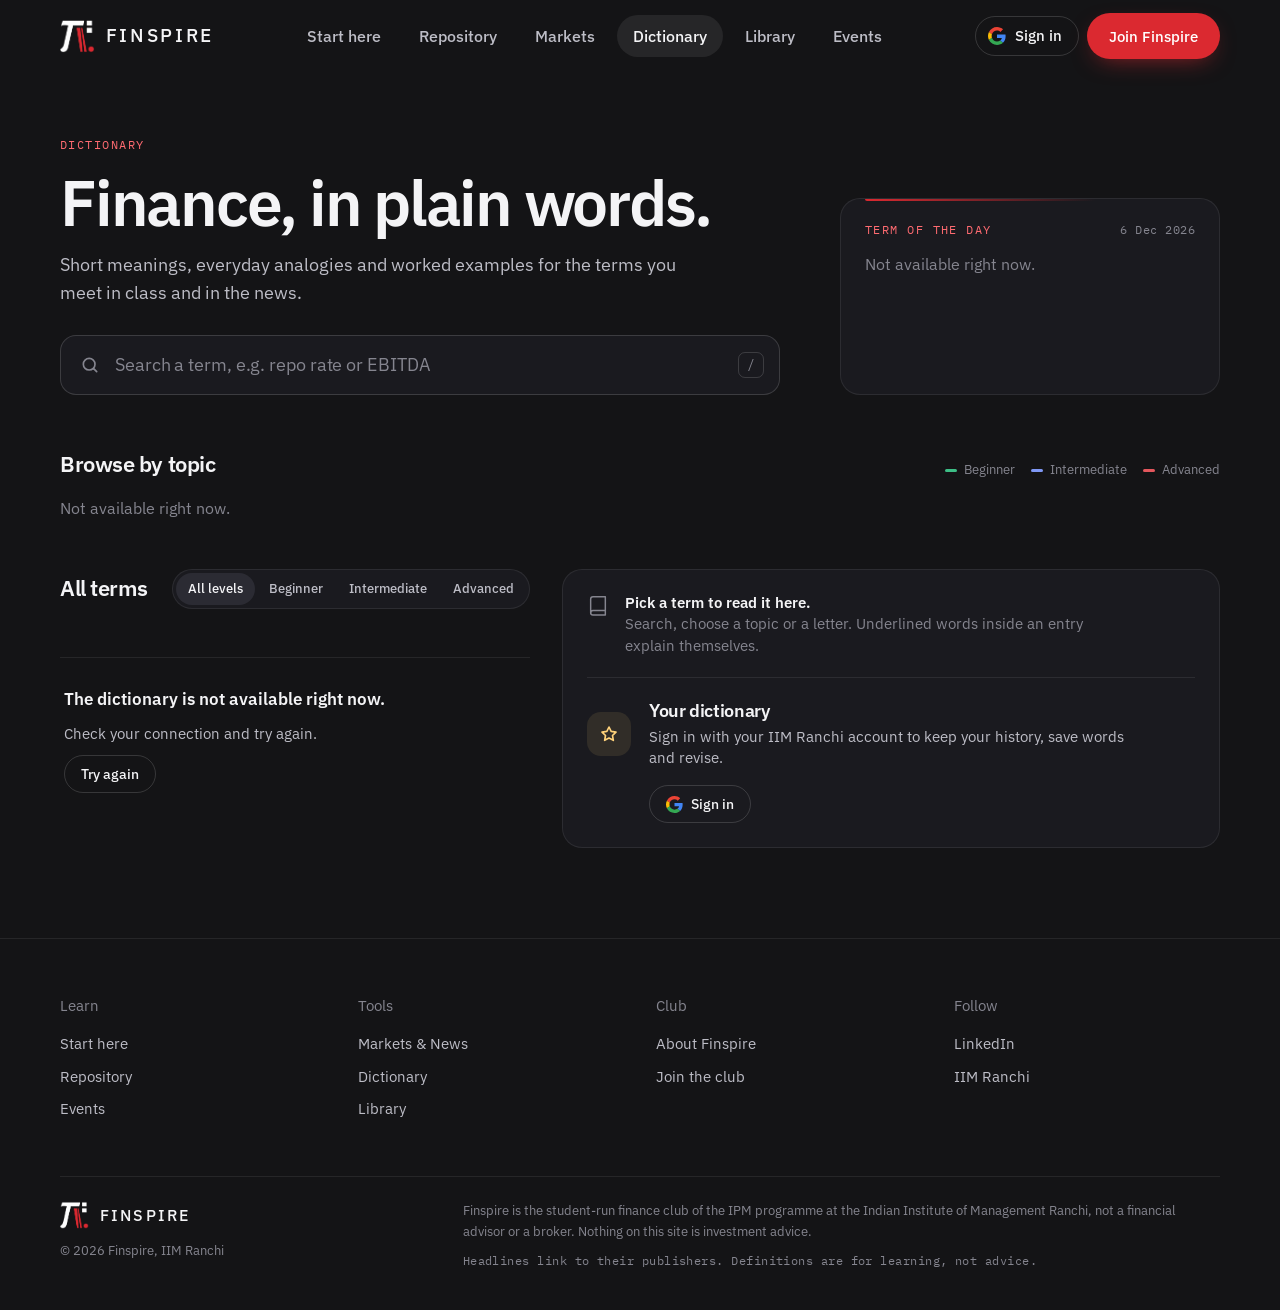
==== site/dictionary/index.html @ ab7ee906 "Finspire website: markets & news, dictionary, library, sign-in Multi-page static site for GitHub Pag" ====
<!doctype html>
<html lang="en">
<head>
<meta charset="utf-8">
<meta name="viewport" content="width=device-width, initial-scale=1, viewport-fit=cover">
<meta name="fs-root" content="../">
<meta name="theme-color" content="#141416">
<meta name="color-scheme" content="dark">
<title>Dictionary · Finspire</title>
<meta name="description" content="Finance terms explained in plain language, with examples, related ideas and the headlines they appear in.">
<link rel="icon" type="image/png" href="../assets/img/logo-light.png">
<link rel="preconnect" href="https://fonts.googleapis.com">
<link rel="preconnect" href="https://fonts.gstatic.com" crossorigin>
<link rel="stylesheet" href="https://fonts.googleapis.com/css2?family=IBM+Plex+Sans:wght@300;400;500;600;700&family=IBM+Plex+Mono:wght@400;500&display=swap">
<link rel="stylesheet" href="../assets/css/pages.css">
<link rel="stylesheet" href="../assets/css/shell.css">
<link rel="stylesheet" href="../assets/css/dictionary.css">
</head>
<body>
<a class="skip" href="#main">Skip to content</a>

<header class="hdr" data-fs-header>
  <div class="nav">
    <div class="wrap nav-in">
      <a class="logo" href="../index.html" aria-label="Finspire home">
        <img class="logo-img lt" src="../assets/img/logo-light.png" alt="" width="35" height="34">
        <img class="logo-img dk" src="../assets/img/logo-dark.png" alt="" width="35" height="34">
        <span class="wm">Finspire</span>
      </a>
      <nav class="nav-links" aria-label="Primary">
        <a class="nl" href="../index.html#paths">Start here</a>
        <a class="nl" href="../index.html#repository">Repository</a>
        <a class="nl" href="../markets/">Markets</a>
        <a class="nl" href="../dictionary/">Dictionary</a>
        <a class="nl" href="../library/">Library</a>
        <a class="nl" href="../index.html#events">Events</a>
      </nav>
      <div class="nav-cta">
        <div class="fs-acct" data-fs-account></div>
        <a class="btn btn-primary join" href="https://www.linkedin.com/company/finspire-iimranchi/" target="_blank" rel="noopener noreferrer">Join Finspire</a>
        <button class="burger" type="button" aria-label="Open menu" aria-expanded="false" aria-controls="mobileMenu"><span></span><span></span><span></span></button>
      </div>
    </div>
    <nav class="wrap mobile-menu" id="mobileMenu" aria-label="Menu" hidden>
      <a href="../index.html#paths">Start here</a>
      <a href="../index.html#repository">Repository</a>
      <a href="../markets/">Markets</a>
      <a href="../dictionary/">Dictionary</a>
      <a href="../library/">Library</a>
      <a href="../index.html#events">Events</a>
      <a class="btn btn-primary" href="https://www.linkedin.com/company/finspire-iimranchi/" target="_blank" rel="noopener noreferrer">Join Finspire</a>
    </nav>
  </div>
</header>

<main id="main" tabindex="-1">
  <div class="wrap dc-top">
    <header class="pg-head dc-head">
      <p class="eyebrow">Dictionary</p>
      <h1 class="h1">Finance, in plain words.</h1>
      <p class="lede" id="dcLede">Short meanings, everyday analogies and worked examples for the terms you meet in class and in the news.</p>
      <div class="dc-search" role="search">
        <label class="sr-only" for="dcQ">Search the dictionary</label>
        <svg class="dc-search-ic" viewBox="0 0 24 24" fill="none" stroke="currentColor" stroke-width="2" stroke-linecap="round" aria-hidden="true"><circle cx="11" cy="11" r="7"/><path d="m20 20-3.6-3.6"/></svg>
        <input id="dcQ" type="search" autocomplete="off" autocapitalize="off" spellcheck="false" enterkeyhint="search"
          placeholder="Search a term, e.g. repo rate or EBITDA" role="combobox" aria-autocomplete="list" aria-expanded="false"
          aria-controls="dcList" aria-describedby="dcCount">
        <kbd class="dc-kbd" aria-hidden="true">/</kbd>
        <button class="dc-q-x" type="button" aria-label="Clear search" hidden></button>
      </div>
    </header>
    <aside class="dc-tod" id="dcTod" aria-labelledby="dcTodLbl">
      <p class="dc-tod-top"><span class="eyebrow" id="dcTodLbl">Term of the day</span><span class="dc-tod-date" id="dcTodDate"></span></p>
      <div class="dc-tod-body" id="dcTodBody">
        <span class="skel skel-line w60"></span><span class="skel skel-line w80"></span><span class="skel skel-line w40"></span>
      </div>
    </aside>
  </div>

  <div class="wrap dc-me-slot" id="dcMeSlot">
    <div class="dc-me" id="me" role="region" aria-labelledby="dcMeTitle" tabindex="-1"></div>
  </div>

  <section class="wrap dc-topics" aria-labelledby="dcTopicsTitle">
    <div class="dc-sec-head">
      <h2 class="dc-h2" id="dcTopicsTitle">Browse by topic</h2>
      <div class="dc-sec-head-r">
        <p class="dc-legend" aria-hidden="true"><span><i class="b"></i>Beginner</span><span><i class="i"></i>Intermediate</span><span><i class="a"></i>Advanced</span></p>
        <button class="dc-more-btn" id="dcCatsMore" type="button" aria-expanded="false" aria-controls="dcCats" hidden></button>
      </div>
    </div>
    <div class="dc-cats" id="dcCats" aria-label="Topics"></div>
  </section>

  <section class="wrap dc-work" id="dcWork" aria-labelledby="dcListTitle">
    <div class="dc-col">
      <div class="dc-tools">
        <div class="dc-tools-row">
          <h2 class="dc-h2" id="dcListTitle">All terms</h2>
          <div class="dc-levels" id="dcLevels" role="group" aria-label="Level"></div>
        </div>
        <nav class="dc-az" id="dcAz" aria-label="Jump to letter"></nav>
        <p class="dc-count" id="dcCount" aria-live="polite" aria-atomic="true"></p>
      </div>
      <ul class="dc-list" id="dcList" role="listbox" aria-label="Terms" tabindex="0"></ul>
      <div class="dc-empty" id="dcEmpty" hidden></div>
      <div class="dc-sentinel" id="dcSentinel" aria-hidden="true"></div>
    </div>
    <div class="dc-side" id="dcSide">
      <article class="dc-entry" id="dcEntry" aria-labelledby="dcTerm" hidden></article>
      <div class="dc-desk" id="dcDesk">
        <div class="dc-idle">
          <svg viewBox="0 0 24 24" fill="none" stroke="currentColor" stroke-width="1.6" stroke-linecap="round" stroke-linejoin="round" aria-hidden="true"><path d="M4 5.5A2.5 2.5 0 0 1 6.5 3H20v15H6.5A2.5 2.5 0 0 0 4 20.5z"/><path d="M4 20.5A2.5 2.5 0 0 0 6.5 23H20v-5"/></svg>
          <div><p><b>Pick a term to read it here.</b></p>
          <p class="muted">Search, choose a topic or a letter. Underlined words inside an entry explain themselves.</p></div>
        </div>
      </div>
    </div>
  </section>
</main>

<footer class="fs-foot">
  <div class="wrap">
    <div class="fcols">
      <nav class="fcol" aria-label="Learn"><b>Learn</b><a href="../index.html#paths">Start here</a><a href="../index.html#repository">Repository</a><a href="../index.html#events">Events</a></nav>
      <nav class="fcol" aria-label="Tools"><b>Tools</b><a href="../markets/">Markets &amp; News</a><a href="../dictionary/">Dictionary</a><a href="../library/">Library</a></nav>
      <nav class="fcol" aria-label="Club"><b>Club</b><a href="../index.html#about">About Finspire</a><a href="https://www.linkedin.com/company/finspire-iimranchi/" target="_blank" rel="noopener noreferrer">Join the club</a></nav>
      <nav class="fcol" aria-label="Follow"><b>Follow</b><a href="https://www.linkedin.com/company/finspire-iimranchi/" target="_blank" rel="noopener noreferrer">LinkedIn</a><a href="https://iimranchi.ac.in/" target="_blank" rel="noopener noreferrer">IIM Ranchi</a></nav>
    </div>
    <div class="fbot">
      <div class="fbot-brand">
        <a class="logo" href="../index.html" aria-label="Finspire home"><img class="logo-img lt" src="../assets/img/logo-light.png" alt="" width="29" height="28">Finspire</a>
        <p>© <span data-fs-year>2026</span> Finspire, IIM Ranchi</p>
      </div>
      <div class="fbot-copy">
        <p>Finspire is the student-run finance club of the IPM programme at the Indian Institute of Management Ranchi, not a financial advisor or a broker. Nothing on this site is investment advice.</p>
        <p class="fbot-meta" id="fsFootNote">Headlines link to their publishers. Definitions are for learning, not advice.</p>
      </div>
    </div>
  </div>
</footer>

<script src="../config.js"></script>
<script src="../assets/js/finspire.js"></script>
<script src="../assets/js/dictionary.js"></script>
</body>
</html>
---- site/assets/css/pages.css ----
/* Finspire sub-pages: tokens, base, type, buttons, header, mobile menu, footer, light band, skeletons, motion.
   Same visual language as the home page (src/home.html). Shared widgets (account, tooltip, toast, dialogs) live in
   shell.css, which the home page loads too. Phone layer at max-width:720px. */

:root{
  --bg:#141416; --bg2:#1A1A1F; --bg3:#222228; --bg4:#2B2B33;
  --line:rgba(255,255,255,.08); --line2:rgba(255,255,255,.15);
  --ink:#F4F4F6; --ink2:#BDBDC6; --muted:#85858F;
  --accent:#DB2930; --accent-hover:#EA3A42; --accent-soft:rgba(219,41,48,.18); --accent-ink:#FF6B71;
  --bull:#3DBE86; --bull-soft:rgba(61,190,134,.16); --bear:#E46F6A; --bear-soft:rgba(228,111,106,.16);
  --shadow:0 30px 80px -30px rgba(0,0,0,.7);
  --sans:"IBM Plex Sans","Helvetica Neue",Arial,sans-serif;
  --mono:"IBM Plex Mono",Menlo,Consolas,monospace;
  --hdr:72px;
  --ease:cubic-bezier(.2,.7,.2,1);
}
.light{
  color-scheme:light;
  --bg:#F7F7F5; --bg2:#FFFFFF; --bg3:#F0F0EC; --bg4:#E8E8E3;
  --line:#E6E6E1; --line2:#D6D6D0;
  --ink:#141416; --ink2:#4F4F58; --muted:#6A6A75;
  --accent-soft:#FDE8E9; --accent-ink:#B8202A;
  --bull:#14764D; --bear:#B8202A; --bull-soft:#DDF3E8; --bear-soft:#FBE5E3;
  --shadow:0 20px 50px -24px rgba(20,20,22,.25);
  background:var(--bg); color:var(--ink);
}

/* Reset + base */
*,*::before,*::after{box-sizing:border-box}
[hidden]{display:none!important}
html{overflow-x:clip;scroll-behavior:smooth;color-scheme:dark;-webkit-text-size-adjust:100%;text-size-adjust:100%;scroll-padding-top:calc(var(--hdr) + 16px)}
body{margin:0;min-height:100vh;min-height:100svh;display:flex;flex-direction:column;background:var(--bg);color:var(--ink);font-family:var(--sans);font-size:16px;line-height:1.55;-webkit-font-smoothing:antialiased;-moz-osx-font-smoothing:grayscale;text-rendering:optimizeLegibility;-webkit-tap-highlight-color:transparent}
main{display:block;flex:1 0 auto;padding-top:calc(var(--hdr) + env(safe-area-inset-top,0px))}
a{color:inherit;text-decoration:none}
button{font:inherit;color:inherit;background:none;border:0;cursor:pointer;padding:0}
input,select,textarea{font:inherit;color:inherit}
img,svg,video,canvas{display:block;max-width:100%}
h1,h2,h3,h4,h5{margin:0;font-weight:400;letter-spacing:-.02em;text-wrap:balance}
p{margin:0;text-wrap:pretty}
ul,ol{margin:0;padding:0;list-style:none}
table{border-collapse:collapse}
::selection{background:var(--accent-soft);color:var(--ink)}
:focus-visible{outline:2px solid var(--accent);outline-offset:3px;border-radius:6px}
:focus:not(:focus-visible){outline:none}
.sr-only{position:absolute!important;width:1px;height:1px;padding:0;margin:-1px;overflow:hidden;clip:rect(0,0,0,0);white-space:nowrap;border:0}
.skip{position:fixed;left:16px;top:-60px;z-index:300;height:40px;display:inline-flex;align-items:center;padding:0 16px;border-radius:999px;background:var(--ink);color:var(--bg);font-weight:500;font-size:14px;transition:top .2s}
.skip:focus{top:calc(12px + env(safe-area-inset-top,0px))}
.num,.tnum{font-variant-numeric:tabular-nums}

/* Layout + type */
.wrap{max-width:1240px;margin-inline:auto;padding-inline:clamp(16px,4vw,40px)}
.sec{padding-block:clamp(56px,7vw,110px)}
.eyebrow{font-family:var(--mono);font-size:12px;font-weight:400;letter-spacing:.12em;text-transform:uppercase;color:var(--accent-ink)}
.h1{font-size:clamp(36px,5.2vw,64px);line-height:1.04;letter-spacing:-.035em;font-weight:600}
.h2{font-size:clamp(30px,3.8vw,48px);line-height:1.08;letter-spacing:-.03em;font-weight:600}
.h3{font-size:clamp(20px,2vw,24px);line-height:1.2;letter-spacing:-.02em;font-weight:600}
.h1 .dim,.h2 .dim,.h3 .dim{color:var(--muted)}
.lede{color:var(--ink2);font-size:clamp(16px,1.4vw,19px);line-height:1.55;max-width:60ch}
.muted{color:var(--muted)}
.small{font-size:13.5px}
.mono{font-family:var(--mono)}
/* Page heading block used at the top of every sub-page */
.pg-head{display:grid;gap:14px;padding-block:clamp(36px,5vw,72px) clamp(24px,3vw,40px);max-width:820px}
.pg-head .lede{margin-top:2px}

/* Buttons + links */
.btn{display:inline-flex;align-items:center;justify-content:center;gap:8px;height:46px;padding:0 22px;border-radius:999px;font-weight:500;font-size:15px;line-height:1;white-space:nowrap;transition:background .25s,border-color .25s,color .25s,transform .25s var(--ease),box-shadow .25s}
.btn:hover{transform:translateY(-1px)}
.btn:active{transform:none}
.btn:disabled,.btn[aria-disabled="true"]{opacity:.55;pointer-events:none}
.btn svg{width:16px;height:16px;flex:none}
.btn-primary{background:var(--accent);color:#fff;box-shadow:0 8px 24px -10px rgba(219,41,48,.7)}
.btn-primary:hover{background:var(--accent-hover)}
.btn-ghost{border:1px solid var(--line2);color:var(--ink);background:transparent}
.btn-ghost:hover{border-color:var(--ink2);background:var(--line)}
.btn-ink{background:var(--ink);color:var(--bg)}
.btn-ink:hover{background:color-mix(in srgb,var(--ink) 88%,var(--bg))}
.btn.sm{height:38px;padding:0 16px;font-size:14px}
.btn.block{width:100%}
.link{display:inline-flex;align-items:center;gap:6px;font-weight:500;color:var(--ink);border-bottom:1px solid var(--line2);padding-bottom:2px;transition:border-color .2s,color .2s}
.link:hover{border-color:var(--ink)}
.link-accent{color:var(--accent-ink);font-weight:500}
.link-accent:hover{text-decoration:underline;text-underline-offset:3px}

/* Chips, search, pills, cards (generic; page widgets use their own prefixed classes) */
.chips{display:flex;gap:8px;flex-wrap:wrap}
.chip{height:36px;padding:0 14px;border-radius:999px;border:1px solid var(--line2);background:var(--bg2);font-size:13.5px;font-weight:500;color:var(--ink2);transition:background .2s,color .2s,border-color .2s;display:inline-flex;align-items:center;gap:7px;white-space:nowrap}
.chip:hover{border-color:var(--ink2);color:var(--ink)}
.chip.on,.chip[aria-pressed="true"],.chip[aria-selected="true"]{background:var(--ink);color:var(--bg);border-color:var(--ink)}
.chip .n{font-family:var(--mono);font-size:11px;opacity:.85}
.search{position:relative}
.search input{width:100%;height:50px;padding:0 16px 0 46px;border-radius:12px;border:1px solid var(--line2);background:var(--bg2);font-size:16px;color:var(--ink);transition:border-color .2s,box-shadow .2s;-webkit-appearance:none;appearance:none}
.search input::placeholder{color:var(--muted)}
.search input:focus{border-color:var(--accent);box-shadow:0 0 0 4px var(--accent-soft);outline:none}
.search>svg{position:absolute;left:16px;top:50%;transform:translateY(-50%);width:18px;height:18px;color:var(--muted);pointer-events:none}
.pill{display:inline-flex;align-items:center;gap:6px;height:24px;padding:0 10px;border-radius:999px;font-size:12px;font-weight:500;background:var(--line);color:var(--ink2);white-space:nowrap}
.card{background:var(--bg2);border:1px solid var(--line);border-radius:16px}
.up{color:var(--bull)} .down{color:var(--bear)}

/* Header (sub-pages). Markup: site/_template.html */
.hdr{position:fixed;top:0;left:0;right:0;z-index:100;padding-top:env(safe-area-inset-top,0px);background:var(--bg);view-transition-name:fs-header;transition:background .35s}
.hdr .nav{position:relative;border-bottom:1px solid transparent;transition:background .35s,border-color .35s}
.hdr.scrolled{background:var(--bg)}
.hdr.scrolled .nav{border-bottom-color:var(--line)}
.hdr.light-mode{color-scheme:light;--bg:#F7F7F5;--bg2:#FFFFFF;--bg3:#F0F0EC;--bg4:#E8E8E3;--line:#E6E6E1;--line2:#D6D6D0;--ink:#141416;--ink2:#4F4F58;--muted:#6A6A75;--accent-soft:#FDE8E9;--accent-ink:#B8202A}
.nav-in{display:flex;align-items:center;justify-content:space-between;height:72px;gap:24px;color:var(--ink)}
.logo{display:flex;align-items:center;gap:11px;font-weight:500;font-size:19px;letter-spacing:.14em;text-transform:uppercase;flex:none}
.hdr .logo{view-transition-name:fs-logo}   /* header only: a second fs-logo (the footer logo) would cancel the transition */
.logo-img{height:34px;width:auto;display:block}
.logo-img.dk{display:none}
.hdr.light-mode .logo-img.lt{display:none}
.hdr.light-mode .logo-img.dk{display:block}
/* nav row metrics match the home page header exactly (src/home.html), so moving between pages nothing shifts */
.nav-links{display:flex;align-items:center;gap:6px;min-width:0}
.nl{display:inline-flex;align-items:center;gap:6px;height:42px;padding:0 16px;border-radius:999px;font-size:15.5px;font-weight:500;color:var(--ink2);white-space:nowrap;transition:background .2s,color .2s}
.nl:hover{color:var(--ink);background:var(--line)}
.nl[aria-current="page"]{color:var(--ink);background:var(--line)}
.nav-cta{display:flex;align-items:center;gap:8px;flex:none}
.burger{display:none;width:42px;height:42px;border-radius:10px;place-items:center;align-content:center;flex:none;margin-right:-8px}
.burger span{display:block;width:18px;height:1.5px;background:var(--ink);margin:2.5px 0;transition:transform .25s var(--ease),opacity .2s}
.burger[aria-expanded="true"] span:nth-child(1){transform:translateY(4px) rotate(45deg)}
.burger[aria-expanded="true"] span:nth-child(2){opacity:0}
.burger[aria-expanded="true"] span:nth-child(3){transform:translateY(-4px) rotate(-45deg)}
@media(max-width:1279px) and (min-width:961px){.nav-in{gap:16px}.nav-links{gap:2px}.nl{padding:0 13px;font-size:15px}}
@media(max-width:1139px) and (min-width:961px){.logo .wm{display:none}.nl{padding:0 11px;font-size:14.5px}.nav-cta .btn{height:40px;padding:0 18px;font-size:14.5px}}
@media(max-width:960px){.nav-links,.nav-cta .join{display:none}.burger{display:grid}.hdr .logo{min-height:44px}}
.mobile-menu{display:grid;padding:4px clamp(16px,4vw,40px) 18px;border-top:1px solid var(--line);border-bottom:1px solid var(--line);box-shadow:0 36px 48px -28px rgba(0,0,0,.75);background:var(--bg);color:var(--ink);max-height:calc(100vh - var(--hdr));max-height:calc(100svh - var(--hdr));overflow-y:auto;overscroll-behavior:contain;animation:fsMenuIn .28s var(--ease)}
@keyframes fsMenuIn{from{opacity:0;transform:translateY(-6px)}to{opacity:1;transform:none}}
.mobile-menu a{display:flex;align-items:center;justify-content:space-between;min-height:52px;padding:0 4px;font-size:17px;font-weight:500;border-bottom:1px solid var(--line)}
.mobile-menu a[aria-current="page"]{color:var(--accent-ink)}
.mobile-menu a[aria-current="page"]::after{content:"";width:6px;height:6px;border-radius:50%;background:var(--accent)}
.mobile-menu .btn{margin-top:16px;height:46px;border-bottom:0;justify-content:center;font-size:15px;color:#fff}
@media(min-width:961px){.mobile-menu{display:none!important}}

/* Footer (sub-pages) */
.fs-foot{border-top:1px solid var(--line);padding:56px 0 40px;margin-top:auto}
.fcols{display:grid;grid-template-columns:repeat(4,1fr);gap:32px}
.fcol{display:grid;gap:10px;align-content:start;font-size:14.5px}
.fcol b{font-weight:400;color:var(--muted);margin-bottom:6px}
.fcol a{color:var(--ink2);transition:color .2s;justify-self:start}
.fcol a:hover{color:var(--ink)}
.fbot{margin-top:56px;padding-top:24px;border-top:1px solid var(--line);display:grid;grid-template-columns:1fr 2fr;gap:24px;font-size:13px;color:var(--muted)}
.fbot .logo{font-size:16px;color:var(--ink);justify-self:start}
.fbot-brand{display:grid;gap:12px;justify-items:start;align-content:start}
.fbot .logo-img{height:28px}
.fbot-copy{display:grid;gap:10px}
.fbot-meta{display:flex;flex-wrap:wrap;gap:6px 18px;font-family:var(--mono);font-size:11.5px;letter-spacing:.04em;color:var(--muted)}
@media(max-width:860px){.fcols{grid-template-columns:1fr 1fr}}
@media(max-width:700px){.fbot{grid-template-columns:1fr}}

/* Skeleton loaders */
.skel{position:relative;overflow:hidden;background:var(--bg3);border-radius:8px;color:transparent!important;user-select:none;pointer-events:none}
.skel::after{content:"";position:absolute;inset:0;transform:translateX(-100%);background:linear-gradient(90deg,transparent,color-mix(in srgb,var(--ink) 6%,transparent),transparent);animation:fsShimmer 1.4s ease-in-out infinite}
.skel-line{display:block;height:12px;border-radius:6px;margin:8px 0}
.skel-line.w40{width:40%}.skel-line.w60{width:60%}.skel-line.w80{width:80%}
.skel-block{display:block;height:96px;border-radius:14px}
@keyframes fsShimmer{to{transform:translateX(100%)}}

/* Empty / status messages */
.empty{display:grid;justify-items:center;gap:8px;text-align:center;padding:40px 16px;color:var(--ink2);font-size:15px}
.empty b{color:var(--ink);font-weight:600;font-size:17px}

/* Cross-document view transitions (same-origin navigations between pages) */
@view-transition{navigation:auto}
/* the browser's own cross-fade (plus-lighter blend) keeps the dark background at full strength the whole time: no dip, no flash */
::view-transition-group(root),::view-transition-group(fs-header),::view-transition-group(fs-logo){animation-duration:.25s}

/* Phone layer */
@media(max-width:720px){
  .wrap{padding-inline:16px}
  .nav-in{gap:12px}
  .mobile-menu{padding-inline:16px}
  .h1{font-size:clamp(32px,9vw,40px)}
  .h2{font-size:clamp(28px,8vw,34px)}
  .lede{font-size:15.5px}
  .pg-head{padding-block:28px 20px;gap:10px}
  .sec{padding-block:48px}
  .chips{flex-wrap:nowrap;overflow-x:auto;overscroll-behavior-x:contain;scrollbar-width:none;padding-bottom:2px;margin-inline:-16px;padding-inline:16px;scroll-padding-inline:16px}
  .chips::-webkit-scrollbar{display:none}
  .chip{flex:none;height:40px}
  .btn{height:46px}
  .btn.sm{height:40px}
  .fs-foot{padding:40px 0 calc(28px + env(safe-area-inset-bottom,0px))}
  .fcols{grid-template-columns:1fr 1fr;gap:24px 16px}
  .fcol{gap:4px}
  .fcol b{margin-bottom:4px}
  .fcol a{min-height:36px;display:flex;align-items:center}
  .fbot{margin-top:28px;padding-top:20px;gap:14px;font-size:12.5px}
}

/* Motion preferences */
@media (prefers-reduced-motion: reduce){
  html{scroll-behavior:auto}
  *,*::before,*::after{transition-duration:.01ms!important;animation-duration:.01ms!important;animation-iteration-count:1!important}
  .skel::after{display:none}
  ::view-transition-group(*),::view-transition-old(*),::view-transition-new(*){animation:none!important}
}
---- site/assets/css/shell.css ----
/* Finspire shared widgets (loaded on every page, home included): account control + menu, glossary terms + tooltip,
   toasts, modal dialogs, sign-in dialog. Every class is prefixed fs- or gl- so it never collides with page CSS.
   Widgets that float above the page (tooltip, toast, modal) use their own fixed dark palette so they read the same
   on dark pages and on light bands. */

/* ---------- Account control ---------- */
.fs-acct{position:relative;display:inline-flex;align-items:center}
.fs-acct-in{display:inline-flex;align-items:center;gap:9px;height:40px;padding:0 16px 0 12px;border-radius:999px;border:1px solid var(--line2,rgba(255,255,255,.15));background:transparent;color:var(--ink,#F4F4F6);font-size:14.5px;font-weight:500;white-space:nowrap;transition:background .2s,border-color .2s}
.fs-acct-in:hover{background:var(--line,rgba(255,255,255,.08));border-color:var(--ink2,#BDBDC6)}
.fs-acct-in .fs-g{width:18px;height:18px;flex:none;display:block}
.fs-acct-btn{display:inline-flex;align-items:center;gap:9px;height:40px;padding:0 10px 0 4px;border-radius:999px;color:var(--ink,#F4F4F6);font-size:14.5px;font-weight:500;white-space:nowrap;transition:background .2s}
.fs-acct-btn:hover,.fs-acct-btn[aria-expanded="true"]{background:var(--line,rgba(255,255,255,.08))}
.fs-acct-btn .fs-chev{width:12px;height:12px;color:var(--muted,#85858F);transition:transform .25s}
.fs-acct-btn[aria-expanded="true"] .fs-chev{transform:rotate(180deg)}
.fs-acct-name{max-width:120px;overflow:hidden;text-overflow:ellipsis}
.fs-av{position:relative;width:32px;height:32px;border-radius:50%;flex:none;display:grid;place-items:center;overflow:hidden;background:linear-gradient(135deg,#FF6B71,#DB2930 70%);color:#fff;font-size:12.5px;font-weight:600;letter-spacing:.02em;box-shadow:0 0 0 1px rgba(255,255,255,.12)}
.fs-av img{position:absolute;inset:0;width:100%;height:100%;object-fit:cover;display:block}
.fs-av.lg{width:40px;height:40px;font-size:14px}
.fs-menu{position:absolute;right:0;top:calc(100% + 8px);z-index:160;width:min(288px,calc(100vw - 32px));padding:6px;border-radius:16px;background:#1C1C22;color:#F4F4F6;border:1px solid rgba(255,255,255,.12);box-shadow:0 30px 70px -24px rgba(0,0,0,.75);color-scheme:dark;transform-origin:top right;animation:fsPop .18s cubic-bezier(.2,.7,.2,1)}
.fs-menu-who-txt{min-width:0}
.fs-menu-who{display:grid;grid-template-columns:40px minmax(0,1fr);gap:12px;align-items:center;padding:10px 10px 12px;border-bottom:1px solid rgba(255,255,255,.08);margin-bottom:6px}
.fs-menu-who-txt b{display:block;font-weight:600;font-size:15px;line-height:1.3;overflow:hidden;text-overflow:ellipsis;white-space:nowrap}
.fs-menu-who-txt span{display:block;font-size:12.5px;color:#9B9BA6;overflow:hidden;text-overflow:ellipsis;white-space:nowrap}
.fs-menu a,.fs-menu button{display:flex;align-items:center;gap:12px;width:100%;min-height:42px;padding:0 10px;border-radius:10px;font-size:14.5px;font-weight:500;color:#DCDCE2;text-align:left;transition:background .15s,color .15s}
.fs-menu a:hover,.fs-menu button:hover,.fs-menu a:focus-visible,.fs-menu button:focus-visible{background:rgba(255,255,255,.07);color:#fff;outline:none}
.fs-menu svg{width:16px;height:16px;flex:none;color:#9B9BA6}
.fs-menu hr{border:0;border-top:1px solid rgba(255,255,255,.08);margin:6px 0}
.fs-menu .fs-out{color:#FF8A8F}
.fs-menu .fs-out svg{color:currentColor}
@keyframes fsPop{from{opacity:0;transform:translateY(-4px) scale(.98)}to{opacity:1;transform:none}}
@media(max-width:720px){
  .fs-acct-name,.fs-acct-btn .fs-chev{display:none}
  .fs-acct-btn{padding:0 4px;width:44px;height:44px;justify-content:center}
  .fs-acct-in{height:40px;padding:0 13px 0 11px;font-size:14px;gap:8px}
}

/* ---------- Google sign-in button (dialogs) ---------- */
.fs-gbtn{display:inline-flex;align-items:center;justify-content:center;gap:12px;height:46px;padding:0 22px;border-radius:999px;background:#fff;color:#1F1F1F;font-size:15px;font-weight:500;border:1px solid #DADCE0;white-space:nowrap;transition:background .2s,box-shadow .2s}
.fs-gbtn:hover{background:#F8F9FA;box-shadow:0 1px 3px rgba(0,0,0,.3)}
.fs-gbtn .fs-g{width:18px;height:18px}

/* ---------- Glossary terms in text ---------- */
.gl-term{cursor:help;text-decoration-line:underline;text-decoration-style:dotted;text-decoration-thickness:1.5px;text-underline-offset:.22em;text-decoration-color:color-mix(in srgb,var(--accent-ink,#FF6B71) 75%,transparent);border-radius:3px;transition:background-color .15s,text-decoration-color .15s;-webkit-tap-highlight-color:transparent}
.gl-term:hover,.gl-term.gl-on{background-color:var(--accent-soft,rgba(219,41,48,.18));text-decoration-color:var(--accent-ink,#FF6B71)}
.gl-term:focus-visible{outline:2px solid var(--accent,#DB2930);outline-offset:1px}
[data-term]:not(.gl-term){cursor:help}

/* ---------- Glossary tooltip (desktop popover / phone bottom sheet) ---------- */
.gl-tip{position:fixed;left:0;top:0;z-index:180;width:min(340px,calc(100vw - 24px));color:#F4F4F6;color-scheme:dark;font-family:var(--sans,"IBM Plex Sans","Helvetica Neue",Arial,sans-serif);font-size:14px;line-height:1.45;letter-spacing:0;text-transform:none;font-weight:400;white-space:normal;text-align:left;opacity:0;visibility:hidden;transform:translateY(4px);transition:opacity .16s ease,transform .22s cubic-bezier(.2,.7,.2,1),visibility 0s linear .22s;pointer-events:none;outline:none}
.gl-tip[data-side="bottom"]{transform:translateY(-4px)}
.gl-tip.gl-show{opacity:1;visibility:visible;transform:none;pointer-events:auto;transition-delay:0s}
.gl-tip-in{position:relative;display:grid;gap:8px;padding:14px 16px 13px;border-radius:14px;background:#1E1E24;border:1px solid rgba(255,255,255,.13);box-shadow:0 24px 60px -18px rgba(0,0,0,.75),0 2px 8px -2px rgba(0,0,0,.4)}
.gl-tip-arrow{position:absolute;left:var(--ax,50%);width:12px;height:12px;margin-left:-6px;background:#1E1E24;border:1px solid rgba(255,255,255,.13);transform:rotate(45deg);pointer-events:none}
.gl-tip[data-side="top"] .gl-tip-arrow{bottom:-6px;border-top:0;border-left:0}
.gl-tip[data-side="bottom"] .gl-tip-arrow{top:-6px;border-bottom:0;border-right:0}
.gl-tip-top{display:flex;align-items:center;justify-content:space-between;gap:10px;min-width:0}
.gl-tip-cat{font-family:var(--mono,"IBM Plex Mono",Menlo,monospace);font-size:10.5px;letter-spacing:.1em;text-transform:uppercase;color:#8E8E9A;white-space:nowrap;overflow:hidden;text-overflow:ellipsis}
.gl-tip-x{display:none;width:40px;height:40px;margin:-8px -10px -8px 0;border-radius:50%;place-items:center;color:#BDBDC6;flex:none}
.gl-tip-x:hover{background:rgba(255,255,255,.08);color:#fff}
.gl-tip-x svg{width:18px;height:18px}
.gl-tip-head{display:flex;align-items:baseline;gap:10px;flex-wrap:wrap}
.gl-tip-term{font-size:16px;font-weight:600;letter-spacing:-.01em;line-height:1.25;color:#fff}
.gl-tip-def{font-size:14px;line-height:1.5;color:#CFCFD8}
.gl-tip-foot{display:flex;align-items:center;justify-content:space-between;gap:12px;margin-top:2px;padding-top:10px;border-top:1px solid rgba(255,255,255,.08)}
.gl-tip-open{display:inline-flex;align-items:center;gap:6px;font-size:13.5px;font-weight:600;color:#FF8A8F;min-height:28px;border-radius:6px}
.gl-tip-open:hover{color:#FFB3B6}
.gl-tip-save{display:inline-flex;align-items:center;gap:6px;height:30px;padding:0 12px 0 10px;border-radius:999px;font-size:13px;font-weight:500;color:#DCDCE2;background:rgba(255,255,255,.07);transition:background .15s,color .15s}
.gl-tip-save:hover{background:rgba(255,255,255,.13);color:#fff}
.gl-tip-save svg{width:15px;height:15px;transition:transform .25s cubic-bezier(.2,.7,.2,1)}
.gl-tip-save[aria-pressed="true"]{color:#FFD27A;background:rgba(255,210,122,.12)}
.gl-tip-save[aria-pressed="true"] svg{fill:currentColor;transform:scale(1.08)}
.gl-tip-def.gl-tip-load{height:12px;width:70%;border-radius:6px;background:rgba(255,255,255,.08)}
/* level pills (also used by the Dictionary) */
.gl-lvl{display:inline-flex;align-items:center;height:20px;padding:0 8px;border-radius:999px;font-family:var(--mono,"IBM Plex Mono",Menlo,monospace);font-size:10.5px;letter-spacing:.06em;text-transform:uppercase;font-weight:500;white-space:nowrap;flex:none}
.gl-lvl.b{background:rgba(61,190,134,.16);color:#5ED3A0}
.gl-lvl.i{background:rgba(120,150,255,.15);color:#A9BAFF}
.gl-lvl.a{background:rgba(219,41,48,.2);color:#FF9AA0}
.light .gl-lvl.b{background:#DDF3E8;color:#14764D}
.light .gl-lvl.i{background:#E6EBFF;color:#3949A8}
.light .gl-lvl.a{background:#FDE8E9;color:#B8202A}
.gl-tip .gl-lvl.b{background:rgba(61,190,134,.16);color:#5ED3A0}
.gl-tip .gl-lvl.i{background:rgba(120,150,255,.15);color:#A9BAFF}
.gl-tip .gl-lvl.a{background:rgba(219,41,48,.2);color:#FF9AA0}
/* light band: same dark card, a touch more shadow so it lifts off the white */
.gl-tip.gl-on-light .gl-tip-in{box-shadow:0 24px 60px -16px rgba(20,20,22,.45),0 2px 10px -2px rgba(20,20,22,.25)}

/* phone / touch: bottom sheet */
.gl-scrim{position:fixed;inset:0;z-index:179;background:rgba(8,8,10,.42);opacity:0;transition:opacity .2s;-webkit-tap-highlight-color:transparent}
.gl-scrim.gl-show{opacity:1}
.gl-tip.gl-sheet{left:0;right:0;top:auto;bottom:0;width:auto;transform:translateY(24px)}
.gl-tip.gl-sheet.gl-show{transform:none}
.gl-tip.gl-sheet .gl-tip-in{border-radius:20px 20px 0 0;border-bottom:0;padding:10px 20px calc(18px + env(safe-area-inset-bottom,0px));gap:10px;max-width:640px;margin:0 auto;box-shadow:0 -20px 60px -20px rgba(0,0,0,.7)}
.gl-tip.gl-sheet .gl-tip-in::before{content:"";justify-self:center;width:36px;height:4px;border-radius:2px;background:rgba(255,255,255,.2);margin-bottom:4px}
.gl-tip.gl-sheet .gl-tip-arrow{display:none}
.gl-tip.gl-sheet .gl-tip-x{display:grid}
.gl-tip.gl-sheet .gl-tip-term{font-size:20px}
.gl-tip.gl-sheet .gl-tip-def{font-size:16px;line-height:1.55}
.gl-tip.gl-sheet .gl-tip-foot{padding-top:14px;gap:10px}
.gl-tip.gl-sheet .gl-tip-open{height:44px;padding:0 18px;border-radius:999px;background:#DB2930;color:#fff;flex:1;justify-content:center;font-size:15px}
.gl-tip.gl-sheet .gl-tip-save{height:44px;padding:0 16px;font-size:14.5px}

/* ---------- Toast ---------- */
.fs-toasts{position:fixed;left:16px;right:16px;bottom:calc(28px + env(safe-area-inset-bottom,0px));z-index:200;display:grid;justify-items:center;pointer-events:none}
.fs-toast{display:inline-flex;align-items:center;gap:10px;max-width:min(560px,100%);padding:12px 18px;border-radius:999px;background:#F4F4F6;color:#141416;font-family:var(--sans,"IBM Plex Sans",Arial,sans-serif);font-size:14.5px;font-weight:500;line-height:1.35;box-shadow:0 14px 40px -12px rgba(0,0,0,.6);pointer-events:auto;opacity:0;transform:translateY(10px);transition:opacity .22s,transform .3s cubic-bezier(.2,.7,.2,1)}
.fs-toast.fs-show{opacity:1;transform:none}
.fs-toast i{width:8px;height:8px;border-radius:50%;background:#85858F;flex:none}
.fs-toast.ok i{background:#14764D}
.fs-toast.error i{background:#DB2930}
@media(max-width:720px){.fs-toast{border-radius:16px;font-size:14px}}

/* ---------- Modal base (Finspire.ui.modal) ---------- */
html.fs-lock,html.fs-lock body{overflow:hidden}
.fs-modal{position:fixed;inset:0;z-index:190;display:grid;place-items:center;padding:16px;background:rgba(8,8,10,.6);color-scheme:dark;opacity:0;transition:opacity .2s;overscroll-behavior:contain}
.fs-modal.fs-show{opacity:1}
.fs-modal-card{position:relative;width:min(460px,100%);max-height:min(88vh,760px);overflow:auto;display:grid;gap:14px;align-content:start;padding:28px 28px 24px;border-radius:20px;background:#18181D;color:#F4F4F6;border:1px solid rgba(255,255,255,.12);box-shadow:0 40px 100px -30px rgba(0,0,0,.9);font-family:var(--sans,"IBM Plex Sans",Arial,sans-serif);transform:translateY(10px) scale(.985);transition:transform .3s cubic-bezier(.2,.7,.2,1);outline:none}
.fs-modal.fs-show .fs-modal-card{transform:none}
.fs-modal-card.md{width:min(620px,100%)}
.fs-modal-card.lg{width:min(920px,100%)}
.fs-modal-x{position:absolute;right:12px;top:12px;width:40px;height:40px;border-radius:50%;display:grid;place-items:center;color:#BDBDC6;transition:background .15s,color .15s}
.fs-modal-x:hover{background:rgba(255,255,255,.08);color:#fff}
.fs-modal-x svg{width:18px;height:18px}
.fs-modal-title{font-size:22px;font-weight:600;letter-spacing:-.02em;line-height:1.25;padding-right:36px}
.fs-modal-body{display:grid;gap:12px;font-size:15px;line-height:1.55;color:#C9C9D2}
.fs-modal-body p{margin:0}
.fs-modal-body b,.fs-modal-body strong{color:#F4F4F6;font-weight:600}
.fs-modal-body code{font-family:var(--mono,"IBM Plex Mono",Menlo,monospace);font-size:13px;padding:1px 6px;border-radius:6px;background:rgba(255,255,255,.08);color:#F4F4F6}
.fs-modal-acts{display:flex;flex-wrap:wrap;gap:10px;margin-top:6px}
.fs-modal-acts .fs-mbtn{display:inline-flex;align-items:center;justify-content:center;gap:8px;height:44px;padding:0 20px;border-radius:999px;font-size:15px;font-weight:500;white-space:nowrap;background:rgba(255,255,255,.08);color:#F4F4F6;transition:background .2s}
.fs-modal-acts .fs-mbtn:hover{background:rgba(255,255,255,.14)}
.fs-modal-acts .fs-mbtn.primary{background:#DB2930;color:#fff}
.fs-modal-acts .fs-mbtn.primary:hover{background:#EA3A42}
.fs-modal-acts .fs-mbtn.ghost{background:transparent;border:1px solid rgba(255,255,255,.18)}
.fs-modal-acts .fs-mbtn.ghost:hover{background:rgba(255,255,255,.06)}
/* sign-in dialog */
.fs-si-mark{width:48px;height:48px;border-radius:14px;display:grid;place-items:center;background:#0F0F12;border:1px solid rgba(255,255,255,.1)}
.fs-si-mark img{width:30px;height:auto}
.fs-si-list{display:grid;gap:10px;margin:2px 0 0;padding:0;list-style:none}
.fs-si-list li{display:grid;grid-template-columns:20px 1fr;gap:10px;font-size:14.5px;color:#C9C9D2}
.fs-si-list li::before{content:"";width:16px;height:16px;margin-top:3px;border-radius:50%;background:rgba(61,190,134,.18) url("data:image/svg+xml,%3Csvg xmlns='http://www.w3.org/2000/svg' viewBox='0 0 24 24' fill='none' stroke='%235ED3A0' stroke-width='3.2' stroke-linecap='round' stroke-linejoin='round'%3E%3Cpath d='m6 12.5 4 4 8-9'/%3E%3C/svg%3E") center/10px no-repeat}
.fs-si-note{font-size:13px;color:#8E8E9A}
.fs-si-note b{color:#BDBDC6;font-weight:500}
@media(max-width:720px){
  .fs-modal{place-items:end stretch;padding:0}
  .fs-modal-card,.fs-modal-card.md,.fs-modal-card.lg{width:100%;max-height:92vh;max-height:92svh;border-radius:20px 20px 0 0;border-bottom:0;padding:24px 20px calc(20px + env(safe-area-inset-bottom,0px));transform:translateY(28px)}
  .fs-modal-title{font-size:20px}
  .fs-modal-acts{flex-direction:column-reverse}
  .fs-modal-acts .fs-mbtn,.fs-modal-acts .fs-gbtn{width:100%;height:48px}
}

@media (prefers-reduced-motion: reduce){
  .gl-tip,.gl-scrim,.fs-toast,.fs-modal,.fs-modal-card,.fs-menu{transition:none!important;animation:none!important}
  .gl-tip.gl-sheet,.fs-modal-card{transform:none!important}
}
---- site/assets/css/dictionary.css ----
/* Finspire Dictionary page. All classes prefixed dc-. Tokens and base come from pages.css; tooltip, modal, toast from
   shell.css. Desktop ≥961px: list + sticky reading panel. ≤960px: the entry opens as a full-screen sheet.
   Phone layer at max-width:720px. */

/* ---------- hero: title, search, term of the day ---------- */
.dc-top{display:grid;grid-template-columns:minmax(0,1fr) minmax(300px,380px);gap:48px;align-items:end;padding-bottom:8px}
.dc-head{max-width:none;padding-bottom:0}
.dc-search{position:relative;margin-top:14px;max-width:720px}
.dc-search input{width:100%;height:60px;padding:0 96px 0 54px;border-radius:16px;border:1px solid var(--line2);background:var(--bg2);color:var(--ink);font-size:18px;letter-spacing:-.005em;transition:border-color .2s,box-shadow .2s,background .2s;-webkit-appearance:none;appearance:none}
.dc-search input::placeholder{color:var(--muted)}
.dc-search input::-webkit-search-cancel-button,.dc-search input::-webkit-search-decoration{-webkit-appearance:none;appearance:none}
.dc-search input:hover{border-color:color-mix(in srgb,var(--ink2) 40%,var(--line2))}
.dc-search input:focus{outline:none;border-color:var(--accent);box-shadow:0 0 0 4px var(--accent-soft);background:var(--bg3)}
.dc-search-ic{position:absolute;left:20px;top:50%;width:20px;height:20px;transform:translateY(-50%);color:var(--muted);pointer-events:none}
.dc-kbd{position:absolute;right:16px;top:50%;transform:translateY(-50%);display:grid;place-items:center;min-width:26px;height:26px;padding:0 7px;border-radius:7px;border:1px solid var(--line2);font-family:var(--mono);font-size:12.5px;color:var(--muted);pointer-events:none;transition:opacity .2s}
.dc-search input:focus~.dc-kbd,.dc-search input:not(:placeholder-shown)~.dc-kbd{opacity:0}
.dc-q-x{position:absolute;right:10px;top:50%;transform:translateY(-50%);width:40px;height:40px;border-radius:50%;display:grid;place-items:center;color:var(--ink2);transition:background .15s,color .15s}
.dc-q-x:hover{background:var(--line);color:var(--ink)}
.dc-q-x svg{width:18px;height:18px}

.dc-tod{position:relative;display:grid;gap:12px;padding:22px 24px 22px;border-radius:20px;background:var(--bg2);border:1px solid var(--line);overflow:hidden}
.dc-tod::before{content:"";position:absolute;left:24px;right:24px;top:0;height:2px;border-radius:0 0 2px 2px;background:linear-gradient(90deg,var(--accent),transparent 70%)}
.dc-tod-top{display:flex;align-items:baseline;justify-content:space-between;gap:12px}
.dc-tod-date{font-family:var(--mono);font-size:11.5px;color:var(--muted);letter-spacing:.04em;white-space:nowrap}
.dc-tod-body{display:grid;gap:10px;min-height:120px;align-content:start}
.dc-tod-term{font-size:26px;line-height:1.15;font-weight:600;letter-spacing:-.025em}
.dc-tod-term a{transition:color .2s}
.dc-tod-term a:hover{color:var(--accent-ink)}
.dc-tod-meta{display:flex;align-items:center;gap:10px;flex-wrap:wrap;font-size:13px;color:var(--muted)}
.dc-tod-def{font-size:15px;line-height:1.55;color:var(--ink2);display:-webkit-box;-webkit-line-clamp:4;-webkit-box-orient:vertical;overflow:hidden}
.dc-tod-go{justify-self:start;margin-top:4px}

/* ---------- shared bits ---------- */
.dc-h2{font-size:22px;line-height:1.2;font-weight:600;letter-spacing:-.02em}
.dc-h3{font-size:16px;line-height:1.3;font-weight:600;letter-spacing:-.01em}
.dc-legend{display:flex;gap:16px;font-size:12.5px;color:var(--muted)}
.dc-legend span{display:inline-flex;align-items:center;gap:7px}
.dc-legend i{width:12px;height:3px;border-radius:2px}
.dc-legend .b{background:#3DBE86}.dc-legend .i{background:#7F98F5}.dc-legend .a{background:#E4575D}
.dc-sec-head-r{display:flex;align-items:center;gap:20px}
.dc-sec-head{display:flex;align-items:baseline;justify-content:space-between;gap:16px;margin-bottom:16px}
.dc-more-btn{display:inline-flex;align-items:center;min-height:40px;font-size:14px;font-weight:500;color:var(--accent-ink);border-radius:8px}
.dc-more-btn:hover{text-decoration:underline;text-underline-offset:3px}
.dc-chips{display:flex;flex-wrap:wrap;gap:8px}

/* ---------- personal desk (#me) ---------- */
.dc-me-slot{padding-top:40px}
@media(min-width:961px){.dc-me-slot{display:none}}
.dc-me{outline:none;scroll-margin-top:calc(var(--hdr) + 20px)}
.dc-me.dc-me-out{display:grid;grid-template-columns:auto minmax(0,1fr) auto;align-items:center;gap:16px 18px;padding:20px 22px;border-radius:18px;border:1px solid var(--line);background:var(--bg2)}
.dc-me-ic{width:44px;height:44px;border-radius:14px;display:grid;place-items:center;background:rgba(255,210,122,.1);color:#FFD27A;flex:none}
.dc-me-ic svg{width:20px;height:20px}
.dc-me-txt{display:grid;gap:4px}
.dc-me-txt .dc-h2{font-size:18px}
.dc-me-txt p{font-size:14.5px;color:var(--ink2);line-height:1.5}
.dc-me-in .fs-g{width:17px;height:17px}
.dc-me-head{display:flex;align-items:baseline;justify-content:space-between;gap:12px;margin-bottom:14px;flex-wrap:wrap}
.dc-me-grid{display:grid;grid-template-columns:1.1fr 1fr 1fr;gap:12px;align-items:start}
.dc-card{display:grid;grid-template-columns:minmax(0,1fr);gap:12px;align-content:start;padding:18px 18px 16px;border-radius:16px;border:1px solid var(--line);background:color-mix(in srgb,var(--ink) 3%,transparent);min-width:0}
.dc-card-h{display:flex;align-items:center;justify-content:space-between;gap:10px}
.dc-card-n{font-family:var(--mono);font-size:12px;color:var(--muted)}
.dc-rev-top{display:flex;align-items:center;gap:10px}
.dc-rev-top .dc-card-n{margin-left:auto}
.dc-rev-ic{width:30px;height:30px;border-radius:9px;display:grid;place-items:center;background:var(--accent-soft);color:var(--accent-ink);flex:none}
.dc-rev-ic svg{width:16px;height:16px}
.dc-rev-txt{font-size:14px;line-height:1.5;color:var(--ink2)}
.dc-boxes{display:grid;grid-template-columns:repeat(5,1fr);gap:6px}
.dc-box{display:grid;justify-items:center;gap:1px;padding:7px 4px 6px;border-radius:10px;background:var(--line)}
.dc-box b{font-family:var(--mono);font-size:14px;font-weight:500;color:var(--muted);font-variant-numeric:tabular-nums}
.dc-box.on b{color:var(--ink)}
.dc-box small{font-family:var(--mono);font-size:10.5px;color:var(--muted);letter-spacing:.04em}
.dc-rev-go{justify-self:start}
.dc-rev-go svg{width:17px;height:17px}
.dc-me-list{display:grid;grid-template-columns:minmax(0,1fr)}
.dc-me-row{display:flex;align-items:center;justify-content:space-between;gap:10px;width:100%;min-height:44px;padding:0 2px;border-top:1px solid var(--line);text-align:left;border-radius:0;transition:color .15s}
.dc-me-list li:first-child .dc-me-row{border-top:0}
.dc-me-row:hover .dc-me-term{color:var(--accent-ink)}
.dc-me-term{font-size:14.5px;font-weight:500;color:var(--ink);min-width:0;overflow:hidden;text-overflow:ellipsis;white-space:nowrap;transition:color .15s}
.dc-me-via{display:flex;align-items:center;gap:8px;flex:none}
.dc-via{font-family:var(--mono);font-size:10.5px;letter-spacing:.04em;padding:2px 8px;border-radius:999px;background:var(--line);color:var(--muted);white-space:nowrap}
.dc-via.v-news,.dc-via.v-tooltip{background:var(--accent-soft);color:var(--accent-ink)}
.dc-ago{font-size:12px;color:var(--muted);white-space:nowrap;font-variant-numeric:tabular-nums}
.dc-me-empty{font-size:14px;line-height:1.5;color:var(--muted)}
.dc-savechip{max-width:100%}
.dc-savechip .dc-me-term{font-size:13.5px;color:inherit}

/* ---------- topics ---------- */
.dc-topics{padding-top:48px}
.dc-cats{display:grid;grid-template-columns:repeat(4,minmax(0,1fr));gap:10px}
.dc-cat{display:grid;grid-template-columns:minmax(0,1fr) auto;grid-template-rows:1fr auto;align-items:start;gap:14px 10px;min-height:88px;padding:16px 18px 15px;border-radius:14px;border:1px solid var(--line);background:var(--bg2);text-align:left;transition:border-color .2s,background .2s,transform .25s var(--ease)}
.dc-cat:hover{border-color:var(--line2);background:color-mix(in srgb,var(--ink) 4%,var(--bg2))}
.dc-cat[aria-pressed="true"]{border-color:var(--ink2);background:color-mix(in srgb,var(--ink) 7%,var(--bg2));box-shadow:inset 0 0 0 1px color-mix(in srgb,var(--ink2) 40%,transparent)}
.dc-cat-name{font-size:15px;font-weight:500;line-height:1.3;color:var(--ink)}
.dc-cat-n{font-family:var(--mono);font-size:12px;color:var(--muted);font-variant-numeric:tabular-nums;padding-top:2px}
.dc-mix{grid-column:1/-1;display:flex;gap:2px;height:3px;border-radius:2px;overflow:hidden;opacity:.85}
.dc-mix i{display:block;min-width:3px;flex-basis:0}
.dc-mix .b{background:#3DBE86}.dc-mix .i{background:#7F98F5}.dc-mix .a{background:#E4575D}
.dc-cats .dc-x{display:none}
.dc-cats.dc-open .dc-x{display:grid}

/* ---------- workspace: tools, list, side panel ---------- */
.dc-work{display:grid;grid-template-columns:minmax(0,5fr) minmax(0,7fr);gap:32px;align-items:start;padding-top:48px;padding-bottom:clamp(56px,7vw,96px);scroll-margin-top:calc(var(--hdr) + 8px)}
.dc-col{min-width:0}
.dc-tools{display:grid;gap:12px;padding-bottom:4px}
.dc-tools-row{display:flex;align-items:center;justify-content:space-between;gap:12px;flex-wrap:wrap}
.dc-levels{display:inline-flex;gap:2px;padding:3px;border-radius:999px;border:1px solid var(--line);background:var(--bg2)}
.dc-seg{height:32px;padding:0 12px;border-radius:999px;font-size:13px;font-weight:500;color:var(--ink2);white-space:nowrap;transition:background .15s,color .15s}
.dc-seg:hover{color:var(--ink)}
.dc-seg[aria-pressed="true"]{background:var(--bg4);color:var(--ink)}
.dc-az{display:grid;grid-template-columns:repeat(14,minmax(0,1fr));gap:3px}
.dc-l{min-width:0;height:30px;padding:0 2px;border-radius:8px;font-family:var(--mono);font-size:12.5px;color:var(--ink2);transition:background .15s,color .15s}
.dc-l:hover:not(:disabled){background:var(--line);color:var(--ink)}
.dc-l:disabled{opacity:.28;cursor:default}
.dc-l[aria-pressed="true"]{background:var(--ink);color:var(--bg)}
.dc-l-all{padding:0 2px}
.dc-count{font-size:13.5px;color:var(--muted);min-height:20px}

.dc-list{border-top:1px solid var(--line);outline:none;border-radius:0}
.dc-list:focus-visible{outline:2px solid var(--accent);outline-offset:6px;border-radius:8px}
.dc-row{position:relative;display:grid;gap:4px;padding:13px 14px 14px;border-bottom:1px solid var(--line);cursor:pointer;content-visibility:auto;contain-intrinsic-size:auto 76px;transition:background .12s}
.dc-row:hover{background:color-mix(in srgb,var(--ink) 3.5%,transparent)}
.dc-row.dc-act{background:color-mix(in srgb,var(--ink) 5%,transparent)}
.dc-list:focus-visible .dc-row.dc-act,.dc-search input:focus~* .dc-row.dc-act{box-shadow:inset 2px 0 0 var(--ink2)}
.dc-row.dc-on{background:color-mix(in srgb,var(--accent) 9%,transparent);box-shadow:inset 3px 0 0 var(--accent)}
.dc-row-top{display:flex;align-items:center;gap:10px;min-width:0}
.dc-row-term{flex:1;min-width:0;font-size:16px;font-weight:500;color:var(--ink);line-height:1.3}
.dc-row-cat{font-family:var(--mono);font-size:10.5px;letter-spacing:.06em;text-transform:uppercase;color:var(--muted);white-space:nowrap;max-width:40%;overflow:hidden;text-overflow:ellipsis}
.dc-row-short{font-size:14px;line-height:1.5;color:var(--ink2);display:-webkit-box;-webkit-line-clamp:2;-webkit-box-orient:vertical;overflow:hidden}
.dc-row.dc-skel{cursor:default;pointer-events:none}
.dc-lhead{padding:22px 14px 8px;font-family:var(--mono);font-size:12px;letter-spacing:.12em;color:var(--accent-ink);border-bottom:1px solid var(--line)}
.dc-lhead:first-child{padding-top:14px}
.dc-sentinel{height:1px}
.dc-empty{display:grid;justify-items:start;gap:10px;padding:28px 4px;color:var(--ink2);font-size:15px;border-top:1px solid var(--line)}
.dc-empty b{color:var(--ink);font-weight:600;font-size:17px}
.dc-sug{display:flex;flex-wrap:wrap;gap:8px}
.dc-empty-acts{display:flex;flex-wrap:wrap;gap:8px;margin-top:6px}

/* side panel (desktop) */
.dc-side{position:sticky;top:calc(var(--hdr) + 20px);max-height:calc(100vh - var(--hdr) - 40px);max-height:calc(100svh - var(--hdr) - 40px);overflow:auto;overscroll-behavior:contain;border-radius:20px;border:1px solid var(--line);background:var(--bg2);scrollbar-width:thin;scrollbar-color:var(--bg4) transparent}
.dc-side.dc-has-entry .dc-desk{display:none}
.dc-desk{padding:22px 24px 24px;display:grid;gap:22px}
.dc-idle{display:grid;grid-template-columns:24px minmax(0,1fr);gap:14px;align-items:start;padding-bottom:20px;border-bottom:1px solid var(--line)}
.dc-idle svg{width:22px;height:22px;color:var(--muted);margin-top:2px}
.dc-idle p{font-size:14.5px;line-height:1.5}
.dc-idle b{color:var(--ink);font-weight:600}
.dc-desk .dc-me.dc-me-out{grid-template-columns:auto minmax(0,1fr);padding:0;border:0;background:none}
.dc-desk .dc-me.dc-me-out .dc-me-in{grid-column:2;justify-self:start}
.dc-desk .dc-me-grid{grid-template-columns:1fr 1fr}
.dc-desk .dc-rev{grid-column:1/-1}

/* ---------- entry ---------- */
.dc-entry{outline:none}
.dc-ebar{position:sticky;top:0;z-index:2;display:flex;align-items:center;gap:8px;min-height:60px;padding:10px 14px 10px 28px;background:var(--bg2);border-bottom:1px solid var(--line)}
.dc-back{display:none}
.dc-ebar-cat{flex:1;min-width:0;font-family:var(--mono);font-size:11.5px;letter-spacing:.1em;text-transform:uppercase;color:var(--muted);white-space:nowrap;overflow:hidden;text-overflow:ellipsis}
.dc-ebar-acts{display:flex;align-items:center;gap:6px;margin-left:auto}
.dc-ebtn{display:inline-flex;align-items:center;justify-content:center;gap:7px;height:38px;padding:0 14px 0 12px;border-radius:999px;border:1px solid var(--line2);font-size:13.5px;font-weight:500;color:var(--ink2);white-space:nowrap;transition:background .15s,color .15s,border-color .15s}
.dc-ebtn:hover{color:var(--ink);border-color:var(--ink2);background:var(--line)}
.dc-ebtn svg{width:16px;height:16px;flex:none;transition:transform .25s var(--ease)}
.dc-ebtn.dc-ico{width:38px;padding:0}
.dc-close{border-color:transparent}
.dc-save[aria-pressed="true"]{color:#FFD27A;border-color:rgba(255,210,122,.35);background:rgba(255,210,122,.08)}
.dc-save[aria-pressed="true"] svg{fill:currentColor;transform:scale(1.06)}
.dc-ehead{display:grid;gap:10px;padding:26px 28px 4px}
.dc-ecat{display:none}
.dc-eterm{font-size:clamp(28px,2.6vw,36px);line-height:1.1;font-weight:600;letter-spacing:-.03em;outline:none}
.dc-emeta{display:flex;align-items:center;gap:6px 12px;flex-wrap:wrap}
.dc-aka{font-size:14px;color:var(--muted)}
.dc-ecta{margin-top:6px}
.dc-quizme svg{width:16px;height:16px}
.dc-s{padding:26px 28px 0}
.dc-s-h{font-family:var(--mono);font-size:11.5px;font-weight:500;letter-spacing:.12em;text-transform:uppercase;color:var(--muted);margin-bottom:10px}
.dc-plain{font-size:19px;line-height:1.55;color:var(--ink);letter-spacing:-.005em;max-width:62ch}
.dc-kid{display:grid;grid-template-columns:40px minmax(0,1fr);gap:16px;margin:26px 28px 0;padding:18px 20px 18px 18px;border-radius:16px;background:rgba(255,186,110,.065);border:1px solid rgba(255,186,110,.16)}
.dc-kid-ic{width:40px;height:40px;border-radius:12px;display:grid;place-items:center;background:rgba(255,186,110,.14);color:#FFC48A}
.dc-kid-ic svg{width:21px;height:21px}
.dc-kid .dc-s-h{color:#E8B47C;margin-bottom:6px}
.dc-kid p{font-size:16px;line-height:1.6;color:#EFE4D6}
.dc-kid p+p{margin-top:8px}
.dc-prose p{font-size:16px;line-height:1.72;color:var(--ink2);max-width:68ch}
.dc-prose p+p{margin-top:12px}
.dc-example{padding:16px 18px;border-radius:14px;background:var(--bg);border:1px solid var(--line)}
.dc-example p{font-size:15.5px;line-height:1.75;color:var(--ink2);font-variant-numeric:tabular-nums}
.dc-example p+p{margin-top:10px}
.dc-n{font-family:var(--mono);font-size:.93em;font-weight:500;color:var(--ink);white-space:nowrap;font-variant-numeric:tabular-nums;letter-spacing:-.01em}
.dc-formula{margin:0;padding:14px 16px;border-radius:12px;background:#0F0F12;border:1px solid var(--line);font-family:var(--mono);font-size:14px;line-height:1.65;color:#E8E8EE;white-space:pre-wrap;overflow-wrap:anywhere;overflow-x:auto}
.dc-formula code{font:inherit}
.dc-rel{display:flex;flex-wrap:wrap;gap:8px}
.dc-relchip svg{width:14px;height:14px;opacity:.55;transition:transform .2s var(--ease),opacity .2s}
.dc-relchip:hover svg{transform:translateX(2px);opacity:1}
.dc-news-list{display:grid}
.dc-news-a{display:grid;grid-template-columns:minmax(0,1fr) 16px;gap:4px 14px;padding:12px 0;border-top:1px solid var(--line)}
.dc-news-list li:first-child .dc-news-a{border-top:0;padding-top:2px}
.dc-news-t{font-size:15px;line-height:1.45;font-weight:500;color:var(--ink);transition:color .15s}
.dc-news-m{grid-row:2;font-family:var(--mono);font-size:11.5px;letter-spacing:.02em;color:var(--muted)}
.dc-news-a svg{grid-row:1/3;grid-column:2;width:15px;height:15px;color:var(--muted);align-self:center}
.dc-news-a:hover .dc-news-t{color:var(--accent-ink)}
.dc-news-none{font-size:15px;color:var(--muted)}
.dc-news .skel-line{height:14px}
.dc-efoot{margin:28px 28px 0;padding:18px 0 26px;border-top:1px solid var(--line);font-size:13px;color:var(--muted)}
.dc-eload{display:grid;gap:10px;padding:26px 28px 28px}
.dc-err{display:grid;gap:10px;justify-items:start;padding:24px 28px;color:var(--ink2)}

/* ---------- search mode: results sit right under the search box ---------- */
main.dc-searching .dc-topics{display:none}
main.dc-searching .dc-work{padding-top:32px}

/* ---------- Revise quiz (inside the shell modal; fixed dark palette) ---------- */
.dc-qz{display:grid;gap:14px;outline:none}
.dc-qz-prog{display:flex;justify-content:space-between;gap:12px;font-family:var(--mono);font-size:12px;color:#8E8E9A;letter-spacing:.04em}
.dc-qz-bar{height:4px;border-radius:2px;background:rgba(255,255,255,.08);overflow:hidden;margin-top:-4px}
.dc-qz-bar i{display:block;height:100%;background:#DB2930;border-radius:2px;transition:width .35s var(--ease)}
.dc-qz-label{font-family:var(--mono);font-size:11.5px;letter-spacing:.1em;text-transform:uppercase;color:#FF8A8F;margin-top:6px}
.dc-qz-prompt{font-size:19px;line-height:1.5;color:#F4F4F6;letter-spacing:-.005em}
.dc-qz-term{font-size:28px;line-height:1.15;font-weight:600;letter-spacing:-.025em}
.dc-qz-kid{display:grid;grid-template-columns:40px minmax(0,1fr);gap:14px;padding:16px 18px;border-radius:14px;background:rgba(255,186,110,.07);border:1px solid rgba(255,186,110,.16)}
.dc-qz-kid p{font-size:16.5px;line-height:1.6;color:#EFE4D6}
.dc-qz-opts{display:grid;gap:8px}
.dc-opt{display:grid;grid-template-columns:28px minmax(0,1fr) auto;align-items:center;gap:12px;min-height:54px;padding:10px 14px 10px 12px;border-radius:14px;border:1px solid rgba(255,255,255,.12);background:rgba(255,255,255,.025);color:#E8E8EE;font-size:15.5px;line-height:1.4;text-align:left;transition:border-color .15s,background .15s,opacity .2s}
.dc-opt:hover:not(:disabled){border-color:rgba(255,255,255,.3);background:rgba(255,255,255,.055)}
.dc-opt:disabled{cursor:default;opacity:.55}
.dc-opt-long{font-size:14.5px;line-height:1.5;padding-block:12px}
.dc-opt-k{width:28px;height:28px;border-radius:8px;display:grid;place-items:center;background:rgba(255,255,255,.08);font-family:var(--mono);font-size:12px;color:#BDBDC6}
.dc-opt-mark{display:grid;place-items:center;width:24px;height:24px;border-radius:50%;background:#3DBE86;color:#0D0D10}
.dc-opt-mark svg{width:14px;height:14px}
.dc-opt.ok{opacity:1;border-color:rgba(61,190,134,.75);background:rgba(61,190,134,.11);color:#fff}
.dc-opt.ok .dc-opt-k{background:rgba(61,190,134,.25);color:#7FE0B4}
.dc-opt.no{opacity:1;border-color:rgba(228,111,106,.7);background:rgba(228,111,106,.1)}
.dc-opt.no .dc-opt-k{background:rgba(228,111,106,.22);color:#FFAAA5}
.dc-qz-fb{display:grid;gap:4px;min-height:0}
.dc-qz-fb:empty{display:none}
.dc-qz-res{font-size:15.5px;font-weight:600}
.dc-qz-res.ok{color:#5ED3A0}
.dc-qz-res.no{color:#FF9A95}
.dc-qz-read{justify-self:start;display:inline-flex;align-items:center;gap:6px;min-height:36px;font-size:14px;font-weight:500;color:#FF8A8F;border-radius:6px}
.dc-qz-read:hover{color:#FFB3B6}
.dc-qz-read svg{width:14px;height:14px}
.dc-qz-acts{display:flex;justify-content:flex-end;gap:10px;flex-wrap:wrap}
.dc-qz-acts:has(.dc-qz-next[hidden]){display:none}
.dc-qz-acts .btn svg{width:16px;height:16px}
.dc-qz-end{display:grid;justify-items:center;gap:6px;text-align:center;padding:10px 0 4px}
.dc-qz-big{font-variant-numeric:tabular-nums;line-height:1}
.dc-qz-big b{font-size:64px;font-weight:600;letter-spacing:-.04em;color:#fff}
.dc-qz-big span{font-size:26px;color:#8E8E9A}
.dc-qz-msg{font-size:15.5px;color:#C9C9D2;margin-top:4px}
.dc-qz-review{display:grid;gap:4px;padding-top:14px;border-top:1px solid rgba(255,255,255,.08)}
.dc-qz-review .dc-s-h{color:#8E8E9A}
.dc-qz-endacts{justify-content:center;padding-top:6px}
.dc-qz-load{display:grid;gap:10px}
.dc-qz-modal .skel{background:rgba(255,255,255,.07)}

/* ---------- ≤960px: single column, the entry becomes a full-screen sheet ---------- */
@media(max-width:960px){
  .dc-top{grid-template-columns:1fr;gap:24px;align-items:start}
  .dc-cats{grid-template-columns:repeat(3,minmax(0,1fr))}
  .dc-work{grid-template-columns:1fr}
  .dc-side{display:none;position:fixed;inset:0;top:0;z-index:150;max-height:none;border:0;border-radius:0;background:var(--bg);padding-top:env(safe-area-inset-top,0px)}
  html.dc-sheet,html.dc-sheet body{overflow:hidden}
  html.dc-sheet .dc-side{display:block;animation:dcSheetIn .28s var(--ease)}
  .dc-desk{display:none}
  .dc-ebar{background:var(--bg);padding:8px 16px 8px 8px;min-height:60px}
  .dc-back{display:inline-flex;align-items:center;gap:6px;height:44px;padding:0 14px 0 10px;border-radius:999px;font-size:15.5px;font-weight:500;color:var(--ink)}
  .dc-back:hover{background:var(--line)}
  .dc-back svg{width:20px;height:20px}
  .dc-ebar-cat{display:none}
  .dc-ecat{display:block}
  .dc-entry{max-width:760px;margin-inline:auto;padding-bottom:env(safe-area-inset-bottom,0px)}
  .dc-me-grid{grid-template-columns:1fr 1fr}
  .dc-me-grid .dc-rev{grid-column:1/-1}
  main.dc-searching .dc-tod,main.dc-searching .dc-me-slot{display:none}
}
@keyframes dcSheetIn{from{opacity:0;transform:translateY(16px)}to{opacity:1;transform:none}}

/* ---------- phone ---------- */
@media(max-width:720px){
  .dc-head{gap:10px}
  .dc-search{margin-top:8px}
  .dc-search input{height:54px;font-size:17px;padding:0 52px 0 46px;border-radius:14px}
  .dc-search-ic{left:16px;width:19px;height:19px}
  .dc-kbd{display:none}
  .dc-q-x{right:7px}
  .dc-tod{padding:18px 18px 18px;border-radius:18px}
  .dc-tod::before{left:18px;right:18px}
  .dc-tod-term{font-size:23px}
  .dc-tod-body{min-height:0}
  .dc-me-slot{padding-top:28px}
  .dc-me.dc-me-out{grid-template-columns:auto minmax(0,1fr);padding:18px;gap:14px}
  .dc-me.dc-me-out .dc-me-in{grid-column:1/-1;width:100%;height:46px}
  .dc-me-grid{grid-template-columns:1fr}
  .dc-rev-go{justify-self:stretch}
  .dc-chips{flex-wrap:nowrap;overflow-x:auto;scrollbar-width:none;margin-inline:-18px;padding-inline:18px;padding-bottom:2px}
  .dc-chips::-webkit-scrollbar{display:none}
  .dc-chips .chip{flex:none}
  .dc-topics{padding-top:32px}
  .dc-sec-head{margin-bottom:12px}
  .dc-cats-more,#dcCatsMore{display:none}
  .dc-cats{display:flex;gap:8px;overflow-x:auto;overscroll-behavior-x:contain;scrollbar-width:none;margin-inline:-16px;padding-inline:16px;scroll-padding-inline:16px;padding-bottom:2px}
  .dc-cats::-webkit-scrollbar{display:none}
  .dc-cats .dc-cat,.dc-cats .dc-x{display:inline-flex;align-items:center;flex:none;gap:8px;min-height:0;height:40px;padding:0 14px;border-radius:999px;border-color:var(--line2);background:var(--bg2)}
  .dc-cat-name{font-size:14px;white-space:nowrap}
  .dc-cat-n{padding-top:0;font-size:11px}
  .dc-mix{display:none}
  .dc-cat[aria-pressed="true"]{background:var(--ink);border-color:var(--ink)}
  .dc-cat[aria-pressed="true"] .dc-cat-name{color:var(--bg)}
  .dc-cat[aria-pressed="true"] .dc-cat-n{color:color-mix(in srgb,var(--bg) 70%,transparent)}
  .dc-work{padding-top:32px;gap:0}
  .dc-tools{gap:10px}
  .dc-tools-row{display:grid;gap:10px}
  .dc-levels{display:grid;grid-template-columns:.9fr 1fr 1.15fr 1fr;width:100%}
  .dc-seg{height:40px;padding:0 4px;font-size:13px;min-width:0}
  .dc-legend{display:none}
  .dc-az{display:flex;flex-wrap:nowrap;overflow-x:auto;overscroll-behavior-x:contain;scrollbar-width:none;margin-inline:-16px;padding-inline:16px;gap:2px}
  .dc-az::-webkit-scrollbar{display:none}
  .dc-l{flex:none;min-width:40px;height:40px;font-size:13.5px}
  .dc-row{padding:13px 4px 14px}
  .dc-row-cat{display:none}
  .dc-row.dc-on{box-shadow:none}
  .dc-lhead{padding-inline:4px}
  .dc-ehead{padding:22px 16px 2px}
  .dc-eterm{font-size:30px}
  .dc-ebar{padding-right:12px}
  .dc-ebar-acts{gap:4px}
  .dc-ebtn{height:40px}
  .dc-ebtn.dc-ico{width:40px}
  .dc-s{padding:24px 16px 0}
  .dc-plain{font-size:18px}
  .dc-kid{margin:24px 16px 0;grid-template-columns:36px minmax(0,1fr);gap:12px;padding:16px}
  .dc-kid-ic{width:36px;height:36px;border-radius:10px}
  .dc-example{padding:14px 14px}
  .dc-efoot{margin:28px 16px 0}
  .dc-eload,.dc-err{padding-inline:16px}
  .dc-rel{flex-wrap:wrap}
  .dc-relchip{height:40px}
  .dc-qz-term{font-size:24px}
  .dc-qz-prompt{font-size:17.5px}
  .dc-qz-acts .btn{flex:1}
  .dc-qz-endacts{flex-direction:column-reverse}
  .dc-qz-endacts .btn{width:100%}
  .dc-qz-review .dc-chips{margin-inline:-20px;padding-inline:20px}
}

@media (prefers-reduced-motion: reduce){
  html.dc-sheet .dc-side{animation:none}
  .dc-qz-bar i{transition:none}
}
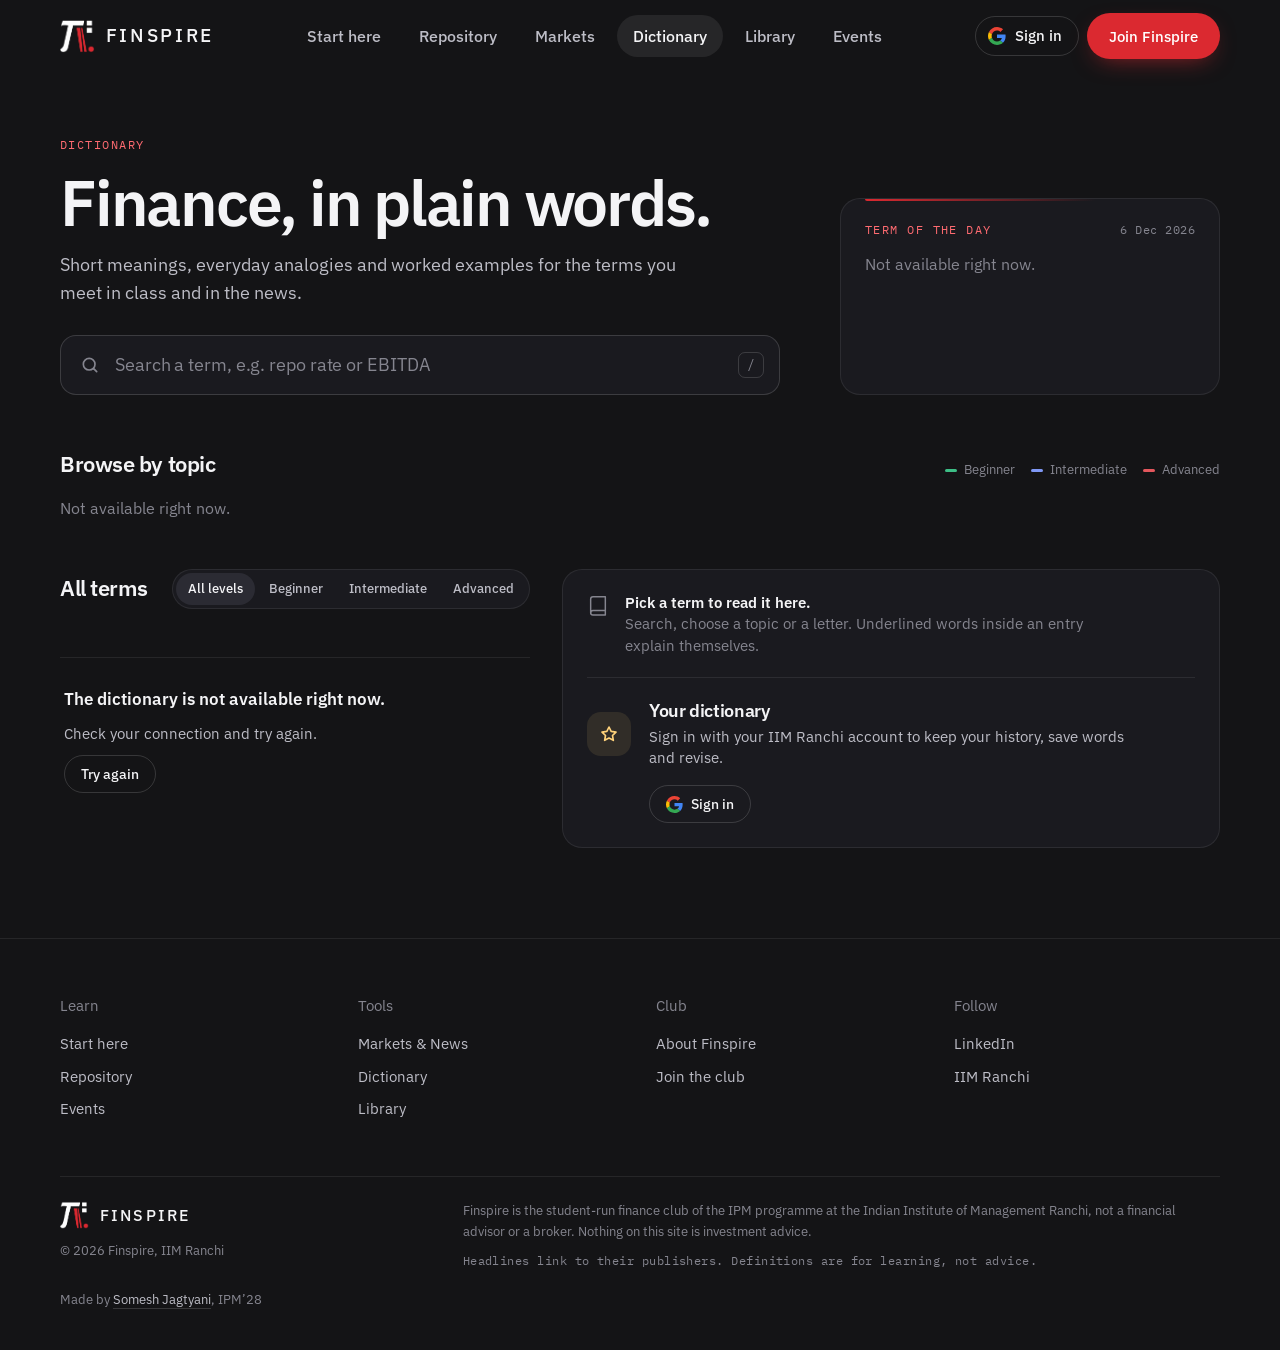
==== commit 67108d23: "Footer credit: Made by Somesh Jagtyani, IPM'28 (LinkedIn) Shown under the footer on every page. The " ====
--- a/site/dictionary/index.html
+++ b/site/dictionary/index.html
@@ -137,6 +137,7 @@
         <p class="fbot-meta" id="fsFootNote">Headlines link to their publishers. Definitions are for learning, not advice.</p>
       </div>
     </div>
+    <p class="fs-credit">Made by <a href="https://www.linkedin.com/in/somesh-jagtyani" target="_blank" rel="noopener noreferrer" data-own>Somesh Jagtyani</a>, IPM’28</p>
   </div>
 </footer>
 
--- a/site/assets/css/pages.css
+++ b/site/assets/css/pages.css
@@ -195,3 +195,8 @@
   .skel::after{display:none}
   ::view-transition-group(*),::view-transition-old(*),::view-transition-new(*){animation:none!important}
 }
+
+/* maker's credit under the footer */
+.fs-credit{margin-top:20px;font-size:13px;color:var(--muted)}
+.fs-credit a{color:var(--ink2);border-bottom:1px solid var(--line2);transition:color .2s,border-color .2s}
+.fs-credit a:hover{color:var(--ink);border-color:var(--ink2)}
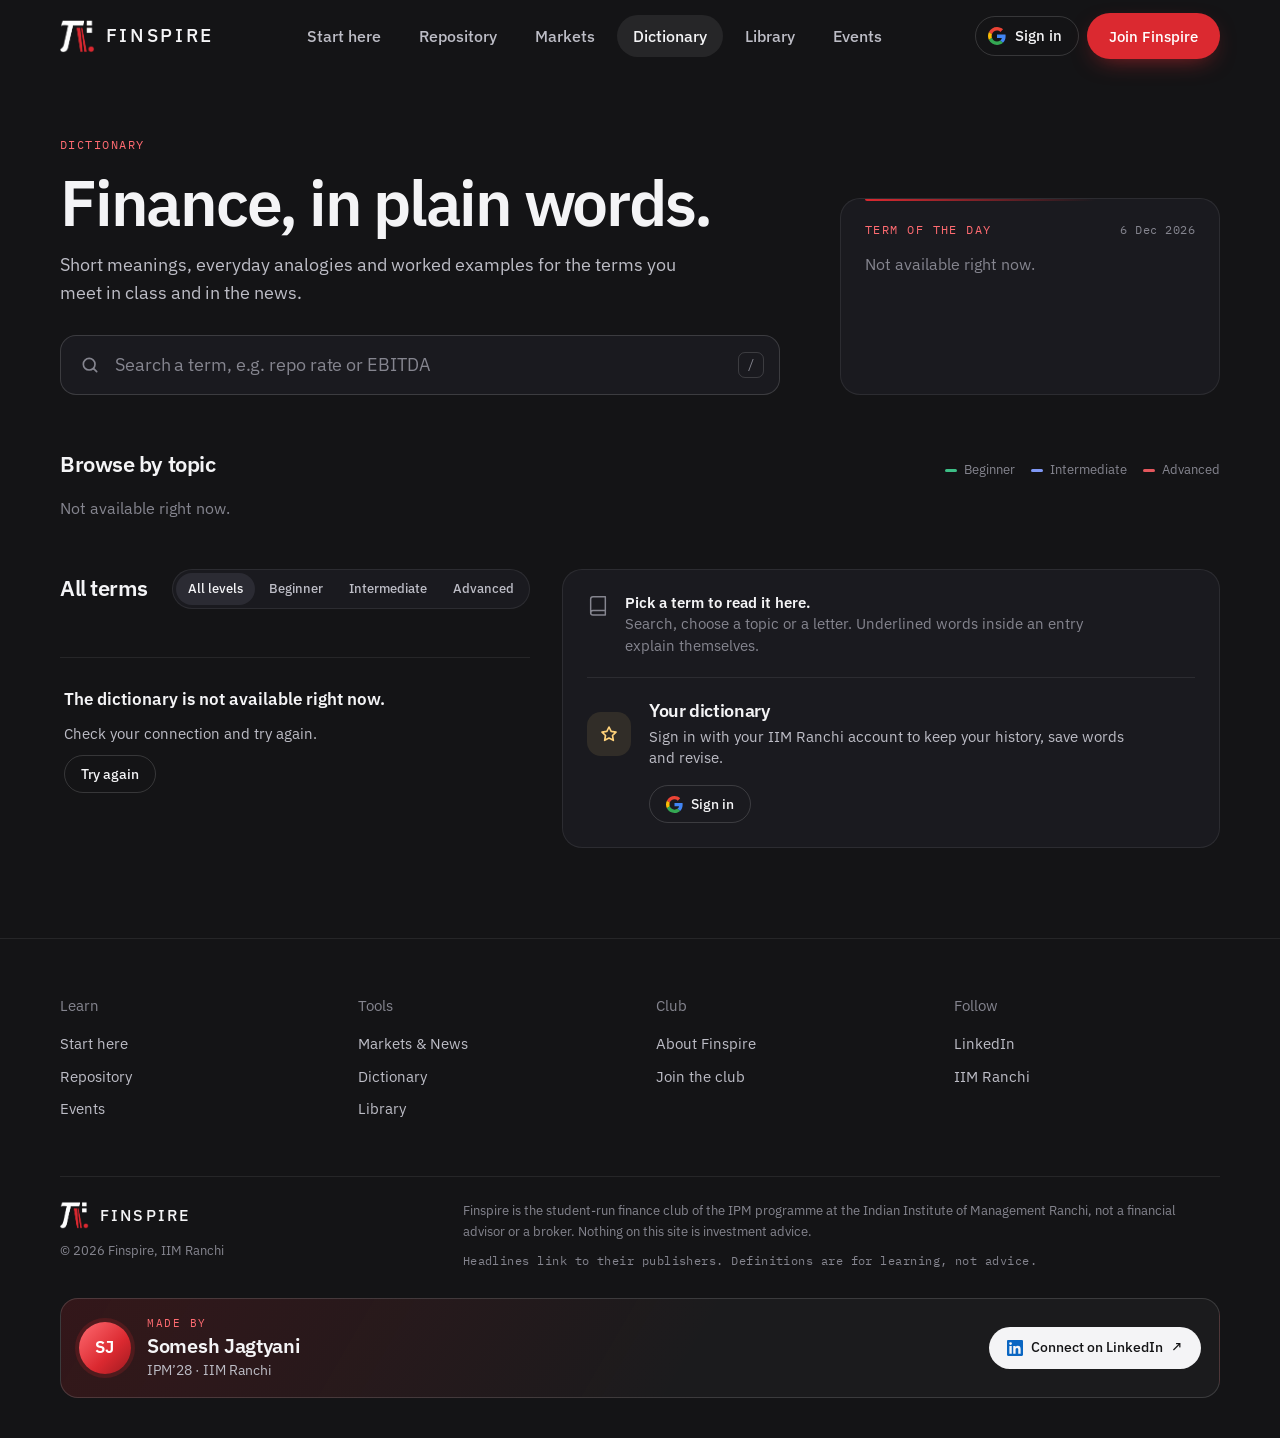
==== commit bb0d3379: "Footer: highlighted "Made by Somesh Jagtyani" signature card A clickable card under every page's foo" ====
--- a/site/dictionary/index.html
+++ b/site/dictionary/index.html
@@ -137,7 +137,7 @@
         <p class="fbot-meta" id="fsFootNote">Headlines link to their publishers. Definitions are for learning, not advice.</p>
       </div>
     </div>
-    <p class="fs-credit">Made by <a href="https://www.linkedin.com/in/somesh-jagtyani" target="_blank" rel="noopener noreferrer" data-own>Somesh Jagtyani</a>, IPM’28</p>
+    <a class="maker fs-credit" href="https://www.linkedin.com/in/somesh-jagtyani" target="_blank" rel="noopener noreferrer" data-own aria-label="Made by Somesh Jagtyani, IPM’28. Connect on LinkedIn"><span class="maker-av" aria-hidden="true">SJ</span><span class="maker-txt"><small>Made by</small><b>Somesh Jagtyani</b><span>IPM’28 · IIM Ranchi</span></span><span class="maker-go"><svg viewBox="0 0 24 24" fill="currentColor" aria-hidden="true"><path d="M20.45 20.45h-3.56v-5.57c0-1.33-.02-3.04-1.85-3.04-1.85 0-2.14 1.45-2.14 2.94v5.67H9.35V9h3.41v1.56h.05c.48-.9 1.64-1.85 3.37-1.85 3.6 0 4.27 2.37 4.27 5.46v6.28zM5.34 7.43a2.06 2.06 0 1 1 0-4.13 2.06 2.06 0 0 1 0 4.13zM7.12 20.45H3.56V9h3.56v11.45zM22.23 0H1.77C.79 0 0 .77 0 1.72v20.56C0 23.23.79 24 1.77 24h20.46c.98 0 1.77-.77 1.77-1.72V1.72C24 .77 23.21 0 22.23 0z"/></svg>Connect on LinkedIn<i aria-hidden="true">↗</i></span></a>
   </div>
 </footer>
 
--- a/site/assets/css/pages.css
+++ b/site/assets/css/pages.css
@@ -196,7 +196,22 @@
   ::view-transition-group(*),::view-transition-old(*),::view-transition-new(*){animation:none!important}
 }
 
-/* maker's credit under the footer */
-.fs-credit{margin-top:20px;font-size:13px;color:var(--muted)}
-.fs-credit a{color:var(--ink2);border-bottom:1px solid var(--line2);transition:color .2s,border-color .2s}
-.fs-credit a:hover{color:var(--ink);border-color:var(--ink2)}
+/* maker's signature card under the footer */
+.maker{display:flex;align-items:center;gap:16px;margin-top:28px;padding:16px 18px;border-radius:18px;color:var(--ink);text-decoration:none;
+  background:linear-gradient(120deg,rgba(219,41,48,.16),rgba(255,255,255,.03) 55%);border:1px solid rgba(255,255,255,.14);
+  transition:border-color .25s,transform .3s cubic-bezier(.2,.7,.2,1),box-shadow .3s}
+.maker:hover,.maker:focus-visible{border-color:rgba(219,41,48,.6);transform:translateY(-2px);box-shadow:0 18px 44px -24px rgba(219,41,48,.7)}
+.maker-av{flex:none;width:52px;height:52px;border-radius:50%;display:grid;place-items:center;font-weight:600;font-size:17px;letter-spacing:.03em;color:#fff;
+  background:linear-gradient(135deg,#FF6B71,#DB2930 60%,#9E1A20);box-shadow:0 0 0 4px rgba(219,41,48,.18)}
+.maker-txt{display:grid;gap:2px;min-width:0}
+.maker-txt small{font-family:var(--mono);font-size:11px;letter-spacing:.14em;text-transform:uppercase;color:#FF6B71}
+.maker-txt b{font-size:20px;font-weight:600;letter-spacing:-.015em;color:#F4F4F6;line-height:1.2}
+.maker-txt span{font-size:13.5px;color:#BDBDC6}
+.maker-go{margin-left:auto;display:inline-flex;align-items:center;gap:8px;height:42px;padding:0 18px;border-radius:999px;background:#F4F4F6;color:#141416;
+  font-size:14px;font-weight:500;white-space:nowrap;transition:background .2s}
+.maker-go svg{width:16px;height:16px;color:#0A66C2}
+.maker-go i{font-style:normal;transition:transform .25s}
+.maker:hover .maker-go{background:#fff}
+.maker:hover .maker-go i{transform:translate(2px,-2px)}
+@media(max-width:600px){.maker{flex-wrap:wrap;gap:14px}.maker-go{margin-left:68px}}
+@media(prefers-reduced-motion:reduce){.maker,.maker-go i{transition:none}.maker:hover{transform:none}}
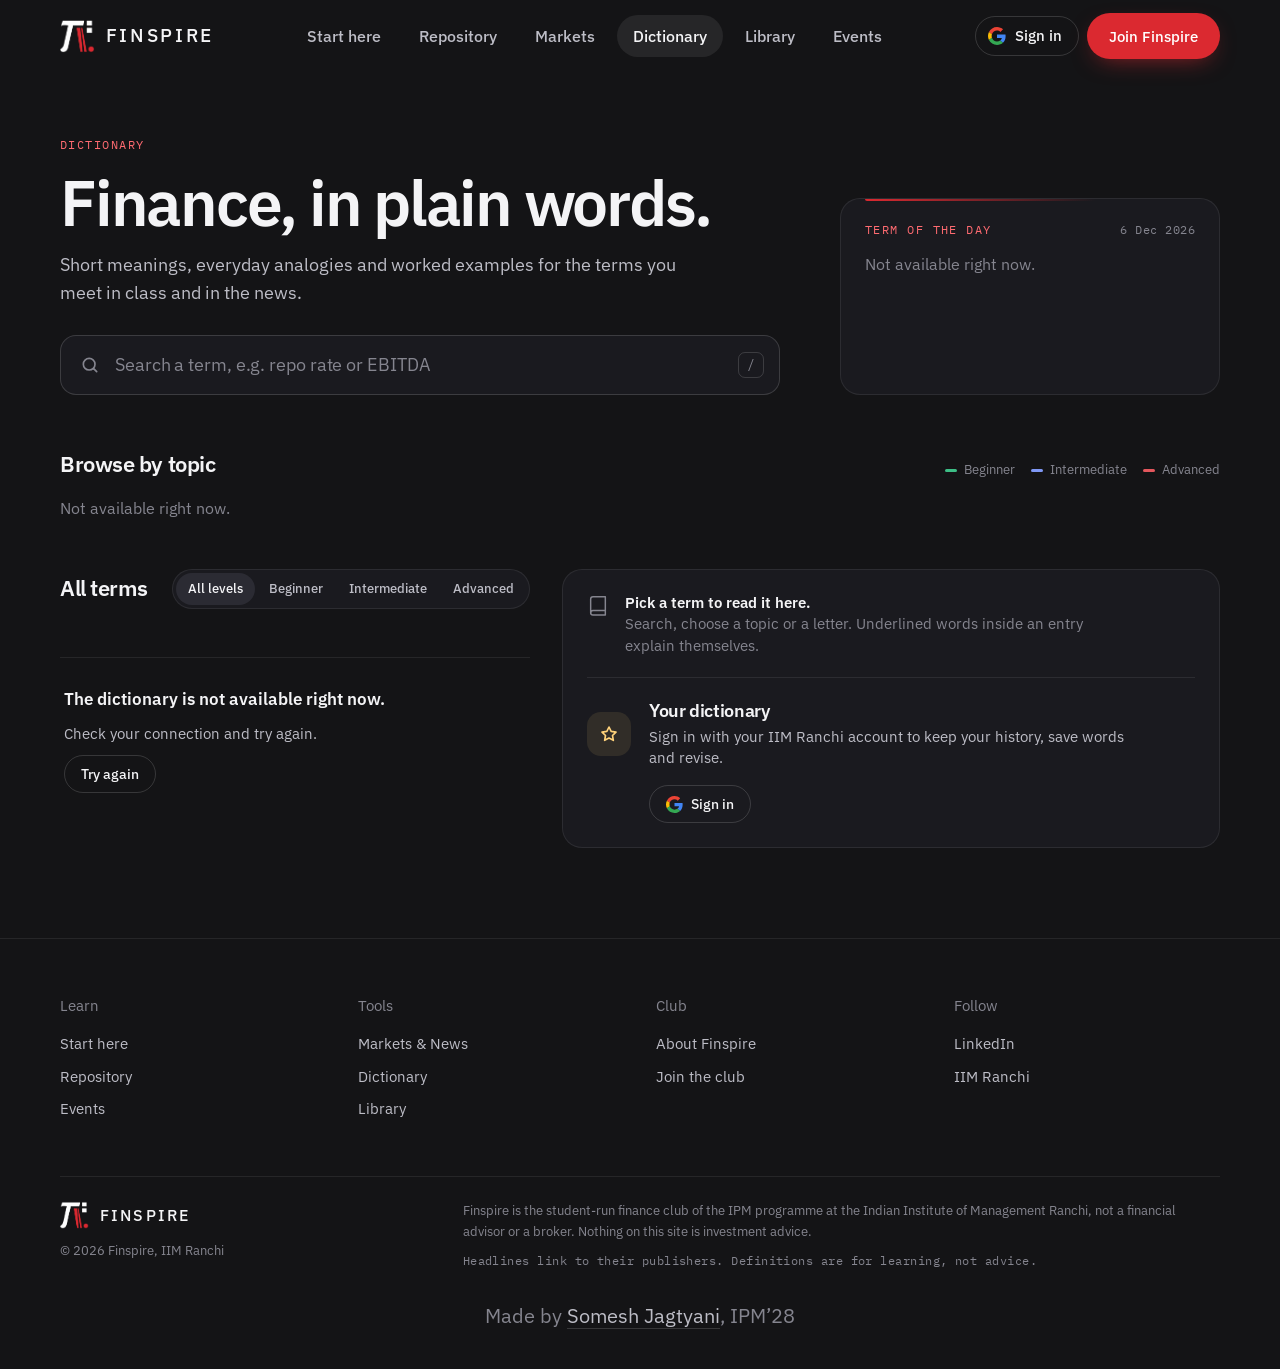
==== commit 81b4ff42: "Footer credit: back to a single line, 1.5x size, centred "Made by Somesh Jagtyani, IPM'28" at 19.5px" ====
--- a/site/dictionary/index.html
+++ b/site/dictionary/index.html
@@ -137,7 +137,7 @@
         <p class="fbot-meta" id="fsFootNote">Headlines link to their publishers. Definitions are for learning, not advice.</p>
       </div>
     </div>
-    <a class="maker fs-credit" href="https://www.linkedin.com/in/somesh-jagtyani" target="_blank" rel="noopener noreferrer" data-own aria-label="Made by Somesh Jagtyani, IPM’28. Connect on LinkedIn"><span class="maker-av" aria-hidden="true">SJ</span><span class="maker-txt"><small>Made by</small><b>Somesh Jagtyani</b><span>IPM’28 · IIM Ranchi</span></span><span class="maker-go"><svg viewBox="0 0 24 24" fill="currentColor" aria-hidden="true"><path d="M20.45 20.45h-3.56v-5.57c0-1.33-.02-3.04-1.85-3.04-1.85 0-2.14 1.45-2.14 2.94v5.67H9.35V9h3.41v1.56h.05c.48-.9 1.64-1.85 3.37-1.85 3.6 0 4.27 2.37 4.27 5.46v6.28zM5.34 7.43a2.06 2.06 0 1 1 0-4.13 2.06 2.06 0 0 1 0 4.13zM7.12 20.45H3.56V9h3.56v11.45zM22.23 0H1.77C.79 0 0 .77 0 1.72v20.56C0 23.23.79 24 1.77 24h20.46c.98 0 1.77-.77 1.77-1.72V1.72C24 .77 23.21 0 22.23 0z"/></svg>Connect on LinkedIn<i aria-hidden="true">↗</i></span></a>
+    <p class="fs-credit">Made by <a href="https://www.linkedin.com/in/somesh-jagtyani" target="_blank" rel="noopener noreferrer" data-own>Somesh Jagtyani</a>, IPM’28</p>
   </div>
 </footer>
 
--- a/site/assets/css/pages.css
+++ b/site/assets/css/pages.css
@@ -196,22 +196,7 @@
   ::view-transition-group(*),::view-transition-old(*),::view-transition-new(*){animation:none!important}
 }
 
-/* maker's signature card under the footer */
-.maker{display:flex;align-items:center;gap:16px;margin-top:28px;padding:16px 18px;border-radius:18px;color:var(--ink);text-decoration:none;
-  background:linear-gradient(120deg,rgba(219,41,48,.16),rgba(255,255,255,.03) 55%);border:1px solid rgba(255,255,255,.14);
-  transition:border-color .25s,transform .3s cubic-bezier(.2,.7,.2,1),box-shadow .3s}
-.maker:hover,.maker:focus-visible{border-color:rgba(219,41,48,.6);transform:translateY(-2px);box-shadow:0 18px 44px -24px rgba(219,41,48,.7)}
-.maker-av{flex:none;width:52px;height:52px;border-radius:50%;display:grid;place-items:center;font-weight:600;font-size:17px;letter-spacing:.03em;color:#fff;
-  background:linear-gradient(135deg,#FF6B71,#DB2930 60%,#9E1A20);box-shadow:0 0 0 4px rgba(219,41,48,.18)}
-.maker-txt{display:grid;gap:2px;min-width:0}
-.maker-txt small{font-family:var(--mono);font-size:11px;letter-spacing:.14em;text-transform:uppercase;color:#FF6B71}
-.maker-txt b{font-size:20px;font-weight:600;letter-spacing:-.015em;color:#F4F4F6;line-height:1.2}
-.maker-txt span{font-size:13.5px;color:#BDBDC6}
-.maker-go{margin-left:auto;display:inline-flex;align-items:center;gap:8px;height:42px;padding:0 18px;border-radius:999px;background:#F4F4F6;color:#141416;
-  font-size:14px;font-weight:500;white-space:nowrap;transition:background .2s}
-.maker-go svg{width:16px;height:16px;color:#0A66C2}
-.maker-go i{font-style:normal;transition:transform .25s}
-.maker:hover .maker-go{background:#fff}
-.maker:hover .maker-go i{transform:translate(2px,-2px)}
-@media(max-width:600px){.maker{flex-wrap:wrap;gap:14px}.maker-go{margin-left:68px}}
-@media(prefers-reduced-motion:reduce){.maker,.maker-go i{transition:none}.maker:hover{transform:none}}
+/* maker's credit, centred under the footer */
+.fs-credit{margin-top:32px;text-align:center;font-size:19.5px;line-height:1.4;color:var(--muted)}
+.fs-credit a{color:var(--ink2);border-bottom:1px solid var(--line2);transition:color .2s,border-color .2s}
+.fs-credit a:hover{color:var(--ink);border-color:var(--ink2)}
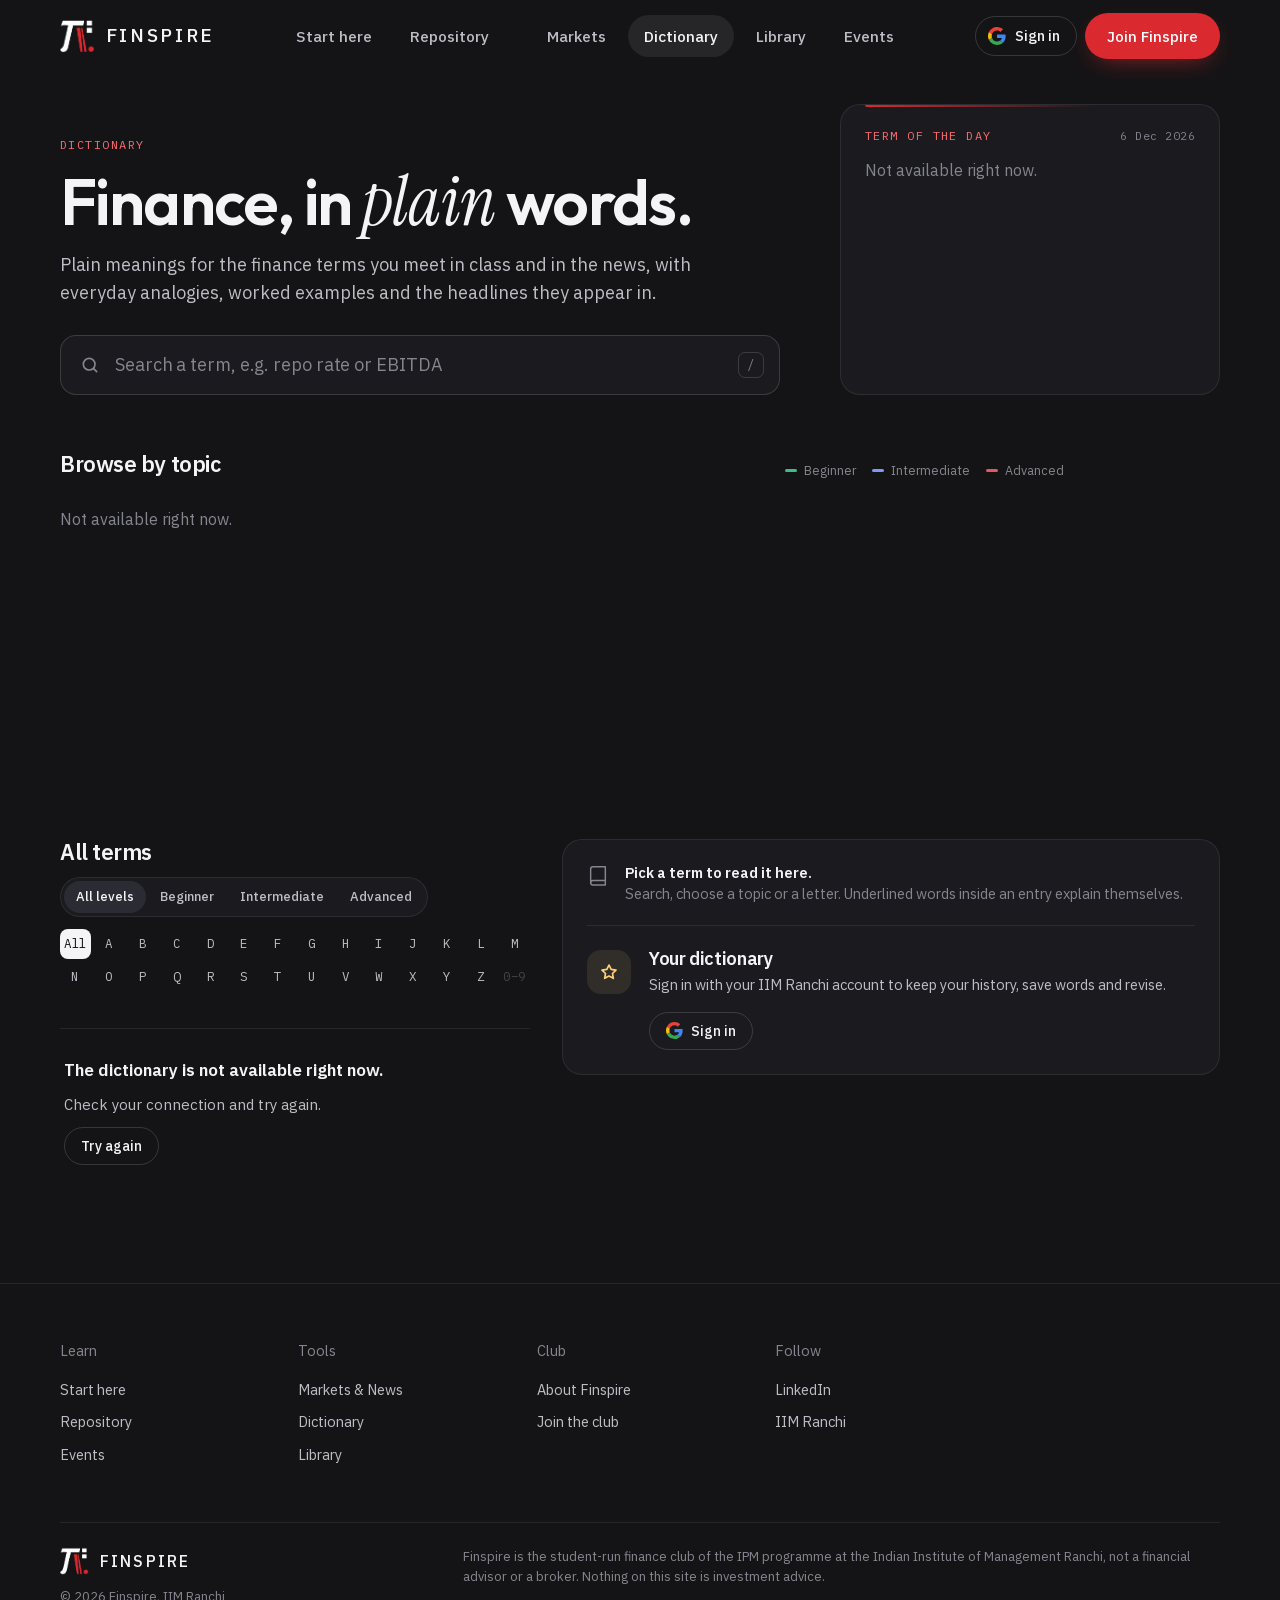
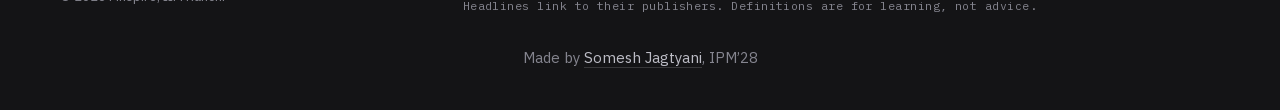
==== commit 8de6adf3: "Final polish: heading typography, smoother UI on every page - Headings in Outfit with one Instrument" ====
--- a/site/dictionary/index.html
+++ b/site/dictionary/index.html
@@ -8,13 +8,15 @@
 <meta name="color-scheme" content="dark">
 <title>Dictionary · Finspire</title>
 <meta name="description" content="Finance terms explained in plain language, with examples, related ideas and the headlines they appear in.">
-<link rel="icon" type="image/png" href="../assets/img/logo-light.png">
-<link rel="preconnect" href="https://fonts.googleapis.com">
-<link rel="preconnect" href="https://fonts.gstatic.com" crossorigin>
-<link rel="stylesheet" href="https://fonts.googleapis.com/css2?family=IBM+Plex+Sans:wght@300;400;500;600;700&family=IBM+Plex+Mono:wght@400;500&display=swap">
+<link rel="icon" type="image/png" sizes="64x64" href="../assets/img/icon.png">
+<link rel="apple-touch-icon" sizes="180x180" href="../assets/img/apple-touch-icon.png">
+<link rel="preload" as="font" type="font/woff2" crossorigin href="../assets/fonts/plex-sans-latin.woff2">
+<link rel="preload" as="font" type="font/woff2" crossorigin href="../assets/fonts/plex-mono-400-latin.woff2">
 <link rel="stylesheet" href="../assets/css/pages.css">
 <link rel="stylesheet" href="../assets/css/shell.css">
 <link rel="stylesheet" href="../assets/css/dictionary.css">
+<script src="../config.js"></script>
+<script>(function(c){if(c&&c.googleClientId&&!(c.features&&c.features.signin===false))document.documentElement.classList.add("fs-signin")})(window.FINSPIRE_CONFIG)</script>
 </head>
 <body>
 <a class="skip" href="#main">Skip to content</a>
@@ -57,8 +59,8 @@
   <div class="wrap dc-top">
     <header class="pg-head dc-head">
       <p class="eyebrow">Dictionary</p>
-      <h1 class="h1">Finance, in plain words.</h1>
-      <p class="lede" id="dcLede">Short meanings, everyday analogies and worked examples for the terms you meet in class and in the news.</p>
+      <h1 class="h1">Finance, in <em class="ital">plain</em> words.</h1>
+      <p class="lede" id="dcLede">Plain meanings for the finance terms you meet in class and in the news, with everyday analogies, worked examples and the headlines they appear in.</p>
       <div class="dc-search" role="search">
         <label class="sr-only" for="dcQ">Search the dictionary</label>
         <svg class="dc-search-ic" viewBox="0 0 24 24" fill="none" stroke="currentColor" stroke-width="2" stroke-linecap="round" aria-hidden="true"><circle cx="11" cy="11" r="7"/><path d="m20 20-3.6-3.6"/></svg>
@@ -71,14 +73,19 @@
     </header>
     <aside class="dc-tod" id="dcTod" aria-labelledby="dcTodLbl">
       <p class="dc-tod-top"><span class="eyebrow" id="dcTodLbl">Term of the day</span><span class="dc-tod-date" id="dcTodDate"></span></p>
-      <div class="dc-tod-body" id="dcTodBody">
-        <span class="skel skel-line w60"></span><span class="skel skel-line w80"></span><span class="skel skel-line w40"></span>
+      <div class="dc-tod-body" id="dcTodBody" aria-busy="true">
+        <span class="skel skel-line dc-skel-term"></span><span class="skel skel-line w40"></span>
+        <span class="dc-skel-def"><span class="skel skel-line w80"></span><span class="skel skel-line w80"></span><span class="skel skel-line w60"></span></span>
+        <span class="skel dc-skel-btn"></span>
       </div>
     </aside>
   </div>
 
   <div class="wrap dc-me-slot" id="dcMeSlot">
-    <div class="dc-me" id="me" role="region" aria-labelledby="dcMeTitle" tabindex="-1"></div>
+    <div class="dc-me" id="me" role="region" aria-labelledby="dcMeTitle" tabindex="-1" aria-busy="true">
+      <div class="dc-me-head"><h2 class="dc-h2" id="dcMeTitle">Your dictionary</h2></div>
+      <div class="dc-me-grid" aria-hidden="true"><div class="dc-card dc-card-skel"><span class="skel skel-line w40"></span><span class="skel skel-line w80"></span></div><div class="dc-card dc-card-skel"><span class="skel skel-line w40"></span><span class="skel skel-line w80"></span></div><div class="dc-card dc-card-skel"><span class="skel skel-line w40"></span><span class="skel skel-line w80"></span></div></div>
+    </div>
   </div>
 
   <section class="wrap dc-topics" aria-labelledby="dcTopicsTitle">
@@ -86,23 +93,23 @@
       <h2 class="dc-h2" id="dcTopicsTitle">Browse by topic</h2>
       <div class="dc-sec-head-r">
         <p class="dc-legend" aria-hidden="true"><span><i class="b"></i>Beginner</span><span><i class="i"></i>Intermediate</span><span><i class="a"></i>Advanced</span></p>
-        <button class="dc-more-btn" id="dcCatsMore" type="button" aria-expanded="false" aria-controls="dcCats" hidden></button>
+        <button class="dc-more-btn" id="dcCatsMore" type="button" aria-expanded="false" aria-controls="dcCats" disabled>Show all topics</button>
       </div>
     </div>
-    <div class="dc-cats" id="dcCats" aria-label="Topics"></div>
+    <div class="dc-cats fs-xrow" id="dcCats" aria-label="Topics" aria-busy="true"><div class="dc-cat dc-cat-skel" aria-hidden="true"><span class="skel skel-line w60"></span><span class="skel skel-line w40"></span></div><div class="dc-cat dc-cat-skel" aria-hidden="true"><span class="skel skel-line w60"></span><span class="skel skel-line w40"></span></div><div class="dc-cat dc-cat-skel" aria-hidden="true"><span class="skel skel-line w60"></span><span class="skel skel-line w40"></span></div><div class="dc-cat dc-cat-skel" aria-hidden="true"><span class="skel skel-line w60"></span><span class="skel skel-line w40"></span></div><div class="dc-cat dc-cat-skel" aria-hidden="true"><span class="skel skel-line w60"></span><span class="skel skel-line w40"></span></div><div class="dc-cat dc-cat-skel" aria-hidden="true"><span class="skel skel-line w60"></span><span class="skel skel-line w40"></span></div><div class="dc-cat dc-cat-skel" aria-hidden="true"><span class="skel skel-line w60"></span><span class="skel skel-line w40"></span></div><div class="dc-cat dc-cat-skel" aria-hidden="true"><span class="skel skel-line w60"></span><span class="skel skel-line w40"></span></div><div class="dc-cat dc-cat-skel" aria-hidden="true"><span class="skel skel-line w60"></span><span class="skel skel-line w40"></span></div><div class="dc-cat dc-cat-skel" aria-hidden="true"><span class="skel skel-line w60"></span><span class="skel skel-line w40"></span></div><div class="dc-cat dc-cat-skel" aria-hidden="true"><span class="skel skel-line w60"></span><span class="skel skel-line w40"></span></div><div class="dc-cat dc-cat-skel" aria-hidden="true"><span class="skel skel-line w60"></span><span class="skel skel-line w40"></span></div></div>
   </section>
 
   <section class="wrap dc-work" id="dcWork" aria-labelledby="dcListTitle">
     <div class="dc-col">
-      <div class="dc-tools">
+      <div class="dc-tools" id="dcTools">
         <div class="dc-tools-row">
-          <h2 class="dc-h2" id="dcListTitle">All terms</h2>
-          <div class="dc-levels" id="dcLevels" role="group" aria-label="Level"></div>
+          <h2 class="dc-h2" id="dcListTitle" tabindex="-1">All terms</h2>
+          <div class="dc-levels" id="dcLevels" role="group" aria-label="Level"><button class="dc-seg" type="button" aria-pressed="true" data-level="">All levels</button><button class="dc-seg b" type="button" aria-pressed="false" data-level="b">Beginner</button><button class="dc-seg i" type="button" aria-pressed="false" data-level="i">Intermediate</button><button class="dc-seg a" type="button" aria-pressed="false" data-level="a">Advanced</button></div>
         </div>
-        <nav class="dc-az" id="dcAz" aria-label="Jump to letter"></nav>
-        <p class="dc-count" id="dcCount" aria-live="polite" aria-atomic="true"></p>
+        <nav class="dc-az fs-xrow" id="dcAz" aria-label="Jump to letter"><button class="dc-l dc-l-all" type="button" aria-pressed="true" aria-label="All letters" data-l="">All</button><button class="dc-l" type="button" aria-pressed="false" data-l="A">A</button><button class="dc-l" type="button" aria-pressed="false" data-l="B">B</button><button class="dc-l" type="button" aria-pressed="false" data-l="C">C</button><button class="dc-l" type="button" aria-pressed="false" data-l="D">D</button><button class="dc-l" type="button" aria-pressed="false" data-l="E">E</button><button class="dc-l" type="button" aria-pressed="false" data-l="F">F</button><button class="dc-l" type="button" aria-pressed="false" data-l="G">G</button><button class="dc-l" type="button" aria-pressed="false" data-l="H">H</button><button class="dc-l" type="button" aria-pressed="false" data-l="I">I</button><button class="dc-l" type="button" aria-pressed="false" data-l="J">J</button><button class="dc-l" type="button" aria-pressed="false" data-l="K">K</button><button class="dc-l" type="button" aria-pressed="false" data-l="L">L</button><button class="dc-l" type="button" aria-pressed="false" data-l="M">M</button><button class="dc-l" type="button" aria-pressed="false" data-l="N">N</button><button class="dc-l" type="button" aria-pressed="false" data-l="O">O</button><button class="dc-l" type="button" aria-pressed="false" data-l="P">P</button><button class="dc-l" type="button" aria-pressed="false" data-l="Q">Q</button><button class="dc-l" type="button" aria-pressed="false" data-l="R">R</button><button class="dc-l" type="button" aria-pressed="false" data-l="S">S</button><button class="dc-l" type="button" aria-pressed="false" data-l="T">T</button><button class="dc-l" type="button" aria-pressed="false" data-l="U">U</button><button class="dc-l" type="button" aria-pressed="false" data-l="V">V</button><button class="dc-l" type="button" aria-pressed="false" data-l="W">W</button><button class="dc-l" type="button" aria-pressed="false" data-l="X">X</button><button class="dc-l" type="button" aria-pressed="false" data-l="Y">Y</button><button class="dc-l" type="button" aria-pressed="false" data-l="Z">Z</button><button class="dc-l" type="button" aria-pressed="false" aria-label="Numbers" data-l="#" disabled>0–9</button></nav>
       </div>
-      <ul class="dc-list" id="dcList" role="listbox" aria-label="Terms" tabindex="0"></ul>
+      <p class="dc-count" id="dcCount" aria-live="polite" aria-atomic="true">Loading the dictionary…</p>
+      <ul class="dc-list" id="dcList" role="listbox" aria-label="Terms" tabindex="0" aria-busy="true"><li class="dc-row dc-skel" aria-hidden="true"><span class="skel skel-line w40"></span><span class="skel skel-line w80"></span></li><li class="dc-row dc-skel" aria-hidden="true"><span class="skel skel-line w40"></span><span class="skel skel-line w80"></span></li><li class="dc-row dc-skel" aria-hidden="true"><span class="skel skel-line w40"></span><span class="skel skel-line w80"></span></li><li class="dc-row dc-skel" aria-hidden="true"><span class="skel skel-line w40"></span><span class="skel skel-line w80"></span></li><li class="dc-row dc-skel" aria-hidden="true"><span class="skel skel-line w40"></span><span class="skel skel-line w80"></span></li><li class="dc-row dc-skel" aria-hidden="true"><span class="skel skel-line w40"></span><span class="skel skel-line w80"></span></li><li class="dc-row dc-skel" aria-hidden="true"><span class="skel skel-line w40"></span><span class="skel skel-line w80"></span></li><li class="dc-row dc-skel" aria-hidden="true"><span class="skel skel-line w40"></span><span class="skel skel-line w80"></span></li></ul>
       <div class="dc-empty" id="dcEmpty" hidden></div>
       <div class="dc-sentinel" id="dcSentinel" aria-hidden="true"></div>
     </div>
@@ -141,7 +148,6 @@
   </div>
 </footer>
 
-<script src="../config.js"></script>
 <script src="../assets/js/finspire.js"></script>
 <script src="../assets/js/dictionary.js"></script>
 </body>
--- a/site/assets/css/pages.css
+++ b/site/assets/css/pages.css
@@ -1,6 +1,18 @@
 /* Finspire sub-pages: tokens, base, type, buttons, header, mobile menu, footer, light band, skeletons, motion.
    Same visual language as the home page (src/home.html). Shared widgets (account, tooltip, toast, dialogs) live in
    shell.css, which the home page loads too. Phone layer at max-width:720px. */
+
+/* Fonts: self-hosted latin IBM Plex (assets/fonts/, OFL). The Sans file is a variable font (one file for 400–700);
+   the Mono files are static. Preloaded from every <head>. The two *Fallback faces are Arial/Menlo with Plex's
+   metrics (measured in Chrome), so text laid out before the woff2 arrives has the same widths and line boxes and
+   nothing reflows when Plex lands. */
+@font-face{font-family:"IBM Plex Sans";font-style:normal;font-weight:300 700;font-display:swap;src:url("../fonts/plex-sans-latin.woff2") format("woff2");unicode-range:U+0000-00FF,U+0131,U+0152-0153,U+02BB-02BC,U+02C6,U+02DA,U+02DC,U+0304,U+0308,U+0329,U+2000-206F,U+20AC,U+2122,U+2191,U+2193,U+2212,U+2215,U+FEFF,U+FFFD}
+@font-face{font-family:"IBM Plex Mono";font-style:normal;font-weight:400;font-display:swap;src:url("../fonts/plex-mono-400-latin.woff2") format("woff2");unicode-range:U+0000-00FF,U+0131,U+0152-0153,U+02BB-02BC,U+02C6,U+02DA,U+02DC,U+0304,U+0308,U+0329,U+2000-206F,U+20AC,U+2122,U+2191,U+2193,U+2212,U+2215,U+FEFF,U+FFFD}
+@font-face{font-family:"IBM Plex Mono";font-style:normal;font-weight:500;font-display:swap;src:url("../fonts/plex-mono-500-latin.woff2") format("woff2");unicode-range:U+0000-00FF,U+0131,U+0152-0153,U+02BB-02BC,U+02C6,U+02DA,U+02DC,U+0304,U+0308,U+0329,U+2000-206F,U+20AC,U+2122,U+2191,U+2193,U+2212,U+2215,U+FEFF,U+FFFD}
+@font-face{font-family:"Outfit";font-style:normal;font-weight:600 700;font-display:swap;src:url("../fonts/outfit-latin.woff2") format("woff2");unicode-range:U+0000-00FF, U+0131, U+0152-0153, U+02BB-02BC, U+02C6, U+02DA, U+02DC, U+0304, U+0308, U+0329, U+2000-206F, U+20AC, U+2122, U+2191, U+2193, U+2212, U+2215, U+FEFF, U+FFFD}
+@font-face{font-family:"Instrument Serif";font-style:italic;font-weight:400;font-display:swap;src:url("../fonts/instrument-serif-italic-latin.woff2") format("woff2");unicode-range:U+0000-00FF, U+0131, U+0152-0153, U+02BB-02BC, U+02C6, U+02DA, U+02DC, U+0304, U+0308, U+0329, U+2000-206F, U+20AC, U+2122, U+2191, U+2193, U+2212, U+2215, U+FEFF, U+FFFD}
+@font-face{font-family:"Plex Sans Fallback";src:local("Arial");size-adjust:101.27%;ascent-override:100.72%;descent-override:26.66%;line-gap-override:0%}
+@font-face{font-family:"Plex Mono Fallback";src:local("Menlo"),local("Courier New");size-adjust:100%;ascent-override:102.35%;descent-override:27.09%;line-gap-override:0%}
 
 :root{
   --bg:#141416; --bg2:#1A1A1F; --bg3:#222228; --bg4:#2B2B33;
@@ -9,8 +21,10 @@
   --accent:#DB2930; --accent-hover:#EA3A42; --accent-soft:rgba(219,41,48,.18); --accent-ink:#FF6B71;
   --bull:#3DBE86; --bull-soft:rgba(61,190,134,.16); --bear:#E46F6A; --bear-soft:rgba(228,111,106,.16);
   --shadow:0 30px 80px -30px rgba(0,0,0,.7);
-  --sans:"IBM Plex Sans","Helvetica Neue",Arial,sans-serif;
-  --mono:"IBM Plex Mono",Menlo,Consolas,monospace;
+  --sans:"IBM Plex Sans","Plex Sans Fallback","Helvetica Neue",Arial,sans-serif;
+  --display:"Outfit","IBM Plex Sans","Helvetica Neue",Arial,sans-serif;   /* rounded geometric: headings */
+  --serif:"Instrument Serif","Playfair Display",Georgia,"Times New Roman",serif;   /* italic accent word in headings */
+  --mono:"IBM Plex Mono","Plex Mono Fallback",Menlo,Consolas,monospace;
   --hdr:72px;
   --ease:cubic-bezier(.2,.7,.2,1);
 }
@@ -52,7 +66,7 @@
 .sec{padding-block:clamp(56px,7vw,110px)}
 .eyebrow{font-family:var(--mono);font-size:12px;font-weight:400;letter-spacing:.12em;text-transform:uppercase;color:var(--accent-ink)}
 .h1{font-size:clamp(36px,5.2vw,64px);line-height:1.04;letter-spacing:-.035em;font-weight:600}
-.h2{font-size:clamp(30px,3.8vw,48px);line-height:1.08;letter-spacing:-.03em;font-weight:600}
+.h2{font-size:clamp(32px,4.2vw,54px);line-height:1.08;letter-spacing:-.03em;font-weight:600}   /* same scale as the home page's section headings */
 .h3{font-size:clamp(20px,2vw,24px);line-height:1.2;letter-spacing:-.02em;font-weight:600}
 .h1 .dim,.h2 .dim,.h3 .dim{color:var(--muted)}
 .lede{color:var(--ink2);font-size:clamp(16px,1.4vw,19px);line-height:1.55;max-width:60ch}
@@ -66,7 +80,7 @@
 /* Buttons + links */
 .btn{display:inline-flex;align-items:center;justify-content:center;gap:8px;height:46px;padding:0 22px;border-radius:999px;font-weight:500;font-size:15px;line-height:1;white-space:nowrap;transition:background .25s,border-color .25s,color .25s,transform .25s var(--ease),box-shadow .25s}
 .btn:hover{transform:translateY(-1px)}
-.btn:active{transform:none}
+.btn:active{transform:translateY(0) scale(.985);transition-duration:.08s}
 .btn:disabled,.btn[aria-disabled="true"]{opacity:.55;pointer-events:none}
 .btn svg{width:16px;height:16px;flex:none}
 .btn-primary{background:var(--accent);color:#fff;box-shadow:0 8px 24px -10px rgba(219,41,48,.7)}
@@ -106,23 +120,29 @@
 .nav-in{display:flex;align-items:center;justify-content:space-between;height:72px;gap:24px;color:var(--ink)}
 .logo{display:flex;align-items:center;gap:11px;font-weight:500;font-size:19px;letter-spacing:.14em;text-transform:uppercase;flex:none}
 .hdr .logo{view-transition-name:fs-logo}   /* header only: a second fs-logo (the footer logo) would cancel the transition */
-.logo-img{height:34px;width:auto;display:block}
-.logo-img.dk{display:none}
-.hdr.light-mode .logo-img.lt{display:none}
-.hdr.light-mode .logo-img.dk{display:block}
+/* both marks are stacked and cross-fade in step with the header background (toggling display would flash the mark) */
+.logo{position:relative}
+.logo-img{height:34px;width:auto;display:block;transition:opacity .35s}
+.logo-img.dk{position:absolute;left:0;top:50%;transform:translateY(-50%);opacity:0}
+.hdr.light-mode .logo-img.lt{opacity:0}
+.hdr.light-mode .logo-img.dk{opacity:1}
 /* nav row metrics match the home page header exactly (src/home.html), so moving between pages nothing shifts */
 .nav-links{display:flex;align-items:center;gap:6px;min-width:0}
 .nl{display:inline-flex;align-items:center;gap:6px;height:42px;padding:0 16px;border-radius:999px;font-size:15.5px;font-weight:500;color:var(--ink2);white-space:nowrap;transition:background .2s,color .2s}
 .nl:hover{color:var(--ink);background:var(--line)}
 .nl[aria-current="page"]{color:var(--ink);background:var(--line)}
+/* the home page's Repository link carries a 20px chevron; the sub-page link reserves the same slot so the six links sit
+   at identical x positions during the cross-document transition */
+.nl[href$="#repository"]{padding-right:36px}
 .nav-cta{display:flex;align-items:center;gap:8px;flex:none}
-.burger{display:none;width:42px;height:42px;border-radius:10px;place-items:center;align-content:center;flex:none;margin-right:-8px}
+.burger{display:none;width:44px;height:44px;border-radius:10px;place-items:center;align-content:center;flex:none;margin-right:-10px;transition:background .2s}
+@media(hover:hover){.burger:hover{background:var(--line)}}   /* no stuck tint after a tap */
 .burger span{display:block;width:18px;height:1.5px;background:var(--ink);margin:2.5px 0;transition:transform .25s var(--ease),opacity .2s}
 .burger[aria-expanded="true"] span:nth-child(1){transform:translateY(4px) rotate(45deg)}
 .burger[aria-expanded="true"] span:nth-child(2){opacity:0}
 .burger[aria-expanded="true"] span:nth-child(3){transform:translateY(-4px) rotate(-45deg)}
-@media(max-width:1279px) and (min-width:961px){.nav-in{gap:16px}.nav-links{gap:2px}.nl{padding:0 13px;font-size:15px}}
-@media(max-width:1139px) and (min-width:961px){.logo .wm{display:none}.nl{padding:0 11px;font-size:14.5px}.nav-cta .btn{height:40px;padding:0 18px;font-size:14.5px}}
+@media(max-width:1279px) and (min-width:961px){.nav-in{gap:16px}.nav-links{gap:2px}.nl{padding:0 13px;font-size:15px}.nl[href$="#repository"]{padding-right:33px}}
+@media(max-width:1139px) and (min-width:961px){.logo .wm{display:none}.nl{padding:0 11px;font-size:14.5px}.nl[href$="#repository"]{padding-right:31px}.nav-cta .btn{height:40px;padding:0 18px;font-size:14.5px}}
 @media(max-width:960px){.nav-links,.nav-cta .join{display:none}.burger{display:grid}.hdr .logo{min-height:44px}}
 .mobile-menu{display:grid;padding:4px clamp(16px,4vw,40px) 18px;border-top:1px solid var(--line);border-bottom:1px solid var(--line);box-shadow:0 36px 48px -28px rgba(0,0,0,.75);background:var(--bg);color:var(--ink);max-height:calc(100vh - var(--hdr));max-height:calc(100svh - var(--hdr));overflow-y:auto;overscroll-behavior:contain;animation:fsMenuIn .28s var(--ease)}
 @keyframes fsMenuIn{from{opacity:0;transform:translateY(-6px)}to{opacity:1;transform:none}}
@@ -134,7 +154,7 @@
 
 /* Footer (sub-pages) */
 .fs-foot{border-top:1px solid var(--line);padding:56px 0 40px;margin-top:auto}
-.fcols{display:grid;grid-template-columns:repeat(4,1fr);gap:32px}
+.fcols{display:grid;grid-template-columns:repeat(5,1fr);gap:32px}   /* five columns, same as the home page */
 .fcol{display:grid;gap:10px;align-content:start;font-size:14.5px}
 .fcol b{font-weight:400;color:var(--muted);margin-bottom:6px}
 .fcol a{color:var(--ink2);transition:color .2s;justify-self:start}
@@ -184,9 +204,23 @@
   .fcols{grid-template-columns:1fr 1fr;gap:24px 16px}
   .fcol{gap:4px}
   .fcol b{margin-bottom:4px}
-  .fcol a{min-height:36px;display:flex;align-items:center}
+  .fcol a{min-height:44px;display:flex;align-items:center}
   .fbot{margin-top:28px;padding-top:20px;gap:14px;font-size:12.5px}
-}
+  /* a sideways-scrolling row (page owners add .fs-xrow to chip/tab containers): fades at the right edge so it reads as
+     scrollable, and snaps items to the start so a swipe never stops mid-chip */
+  .fs-xrow{-webkit-mask-image:linear-gradient(90deg,#000 calc(100% - 28px),transparent);mask-image:linear-gradient(90deg,#000 calc(100% - 28px),transparent);scroll-snap-type:x proximity}
+  .fs-xrow>*{scroll-snap-align:start}
+}
+
+/* Touch layer: keyed off the input, not the width, so a phone held sideways (844px) still gets finger-sized targets,
+   16px inputs (no iOS zoom) and no keyboard hints. Selectors for widgets absent on a page are harmless. */
+@media(pointer:coarse){
+  .chip,.nw-chip,.dc-seg,.dc-l,.mk-jump a,.lib-vbtn,.lib-tbtn{min-height:40px}
+  .nw-q,.lib-q,.lib-sort,.search input{font-size:16px}
+  .fcol a{min-height:40px;display:flex;align-items:center}
+  .dc-kbd{display:none}
+}
+@media(hover:none){.dc-kbd{display:none}}
 
 /* Motion preferences */
 @media (prefers-reduced-motion: reduce){
@@ -197,6 +231,10 @@
 }
 
 /* maker's credit, centred under the footer */
-.fs-credit{margin-top:32px;text-align:center;font-size:19.5px;line-height:1.4;color:var(--muted)}
+.fs-credit{margin-top:32px;text-align:center;font-size:15px;line-height:1.5;color:var(--muted)}
 .fs-credit a{color:var(--ink2);border-bottom:1px solid var(--line2);transition:color .2s,border-color .2s}
 .fs-credit a:hover{color:var(--ink);border-color:var(--ink2)}
+
+/* Display typography: Outfit for headings, one Instrument Serif italic word per heading (em.ital) */
+.h1,.h2{font-family:var(--display);font-weight:600;letter-spacing:-.025em}
+em.ital{font-family:var(--serif);font-style:italic;font-weight:400;font-size:1.08em;line-height:.9;letter-spacing:-.01em}
--- a/site/assets/css/shell.css
+++ b/site/assets/css/shell.css
@@ -5,6 +5,10 @@
 
 /* ---------- Account control ---------- */
 .fs-acct{position:relative;display:inline-flex;align-items:center}
+/* no slot (and no 8px gap) until there is something in it; with sign-in configured, <html class="fs-signin"> (set by a
+   one-line script in <head>, see site/_template.html) reserves the Sign in pill's width before the script renders it */
+.fs-acct:empty,.fs-acct[hidden]{display:none}
+html.fs-signin .fs-acct:empty{display:inline-flex;min-width:101px;height:40px}   /* the Sign in pill measures 101px */
 .fs-acct-in{display:inline-flex;align-items:center;gap:9px;height:40px;padding:0 16px 0 12px;border-radius:999px;border:1px solid var(--line2,rgba(255,255,255,.15));background:transparent;color:var(--ink,#F4F4F6);font-size:14.5px;font-weight:500;white-space:nowrap;transition:background .2s,border-color .2s}
 .fs-acct-in:hover{background:var(--line,rgba(255,255,255,.08));border-color:var(--ink2,#BDBDC6)}
 .fs-acct-in .fs-g{width:18px;height:18px;flex:none;display:block}
@@ -110,6 +114,9 @@
 
 /* ---------- Modal base (Finspire.ui.modal) ---------- */
 html.fs-lock,html.fs-lock body{overflow:hidden}
+/* while locked, the body gets the scrollbar's width as padding (Finspire.ui lock helper); the fixed header gets the same so
+   its centred row does not jump sideways under a modal or the open phone menu */
+html.fs-lock .hdr{padding-right:var(--fs-sbw,0px)}
 .fs-modal{position:fixed;inset:0;z-index:190;display:grid;place-items:center;padding:16px;background:rgba(8,8,10,.6);color-scheme:dark;opacity:0;transition:opacity .2s;overscroll-behavior:contain}
 .fs-modal.fs-show{opacity:1}
 .fs-modal-card{position:relative;width:min(460px,100%);max-height:min(88vh,760px);overflow:auto;display:grid;gap:14px;align-content:start;padding:28px 28px 24px;border-radius:20px;background:#18181D;color:#F4F4F6;border:1px solid rgba(255,255,255,.12);box-shadow:0 40px 100px -30px rgba(0,0,0,.9);font-family:var(--sans,"IBM Plex Sans",Arial,sans-serif);transform:translateY(10px) scale(.985);transition:transform .3s cubic-bezier(.2,.7,.2,1);outline:none}
--- a/site/assets/css/dictionary.css
+++ b/site/assets/css/dictionary.css
@@ -22,7 +22,11 @@
 .dc-tod::before{content:"";position:absolute;left:24px;right:24px;top:0;height:2px;border-radius:0 0 2px 2px;background:linear-gradient(90deg,var(--accent),transparent 70%)}
 .dc-tod-top{display:flex;align-items:baseline;justify-content:space-between;gap:12px}
 .dc-tod-date{font-family:var(--mono);font-size:11.5px;color:var(--muted);letter-spacing:.04em;white-space:nowrap}
-.dc-tod-body{display:grid;gap:10px;min-height:120px;align-content:start}
+.dc-tod-body{display:grid;gap:10px;min-height:214px;align-content:start}
+.dc-tod-body[aria-busy] .skel-line{margin:0}
+.dc-skel-term{height:24px;width:62%;margin:3px 0!important}
+.dc-skel-def{display:grid;gap:8px;padding:4px 0}
+.dc-skel-btn{height:38px;width:150px;border-radius:999px;margin-top:4px}
 .dc-tod-term{font-size:26px;line-height:1.15;font-weight:600;letter-spacing:-.025em}
 .dc-tod-term a{transition:color .2s}
 .dc-tod-term a:hover{color:var(--accent-ink)}
@@ -38,8 +42,10 @@
 .dc-legend i{width:12px;height:3px;border-radius:2px}
 .dc-legend .b{background:#3DBE86}.dc-legend .i{background:#7F98F5}.dc-legend .a{background:#E4575D}
 .dc-sec-head-r{display:flex;align-items:center;gap:20px}
-.dc-sec-head{display:flex;align-items:baseline;justify-content:space-between;gap:16px;margin-bottom:16px}
-.dc-more-btn{display:inline-flex;align-items:center;min-height:40px;font-size:14px;font-weight:500;color:var(--accent-ink);border-radius:8px}
+.dc-sec-head{display:flex;align-items:baseline;justify-content:space-between;gap:16px;margin-bottom:16px;min-height:40px}
+.dc-more-btn{display:inline-flex;align-items:center;min-height:40px;font-size:14px;font-weight:500;color:var(--accent-ink);border-radius:8px;transition:opacity .2s}
+.dc-more-btn:disabled{opacity:0;cursor:default}
+#dcCatsMore{min-width:136px;justify-content:flex-end}
 .dc-more-btn:hover{text-decoration:underline;text-underline-offset:3px}
 .dc-chips{display:flex;flex-wrap:wrap;gap:8px}
 
@@ -68,7 +74,7 @@
 .dc-box{display:grid;justify-items:center;gap:1px;padding:7px 4px 6px;border-radius:10px;background:var(--line)}
 .dc-box b{font-family:var(--mono);font-size:14px;font-weight:500;color:var(--muted);font-variant-numeric:tabular-nums}
 .dc-box.on b{color:var(--ink)}
-.dc-box small{font-family:var(--mono);font-size:10.5px;color:var(--muted);letter-spacing:.04em}
+.dc-box small{font-family:var(--mono);font-size:10.5px;color:var(--ink2);letter-spacing:.04em}
 .dc-rev-go{justify-self:start}
 .dc-rev-go svg{width:17px;height:17px}
 .dc-me-list{display:grid;grid-template-columns:minmax(0,1fr)}
@@ -77,16 +83,24 @@
 .dc-me-row:hover .dc-me-term{color:var(--accent-ink)}
 .dc-me-term{font-size:14.5px;font-weight:500;color:var(--ink);min-width:0;overflow:hidden;text-overflow:ellipsis;white-space:nowrap;transition:color .15s}
 .dc-me-via{display:flex;align-items:center;gap:8px;flex:none}
-.dc-via{font-family:var(--mono);font-size:10.5px;letter-spacing:.04em;padding:2px 8px;border-radius:999px;background:var(--line);color:var(--muted);white-space:nowrap}
+.dc-via{font-family:var(--mono);font-size:10.5px;letter-spacing:.04em;padding:2px 8px;border-radius:999px;background:var(--line);color:var(--ink2);white-space:nowrap}
 .dc-via.v-news,.dc-via.v-tooltip{background:var(--accent-soft);color:var(--accent-ink)}
 .dc-ago{font-size:12px;color:var(--muted);white-space:nowrap;font-variant-numeric:tabular-nums}
 .dc-me-empty{font-size:14px;line-height:1.5;color:var(--muted)}
+.dc-card-skel{min-height:96px}
+.dc-card-skel .skel-line{margin:6px 0}
+.dc-me-fail{display:grid;gap:10px;justify-items:start}
+.dc-rev-go.btn-ghost{color:var(--ink2)}
+.dc-rev-go.btn-ghost:hover{color:var(--ink)}
 .dc-savechip{max-width:100%}
 .dc-savechip .dc-me-term{font-size:13.5px;color:inherit}
 
 /* ---------- topics ---------- */
 .dc-topics{padding-top:48px}
-.dc-cats{display:grid;grid-template-columns:repeat(4,minmax(0,1fr));gap:10px}
+.dc-cats{display:grid;grid-template-columns:repeat(4,minmax(0,1fr));gap:10px;min-height:284px;align-content:start}
+.dc-cat-skel{pointer-events:none;align-content:start;gap:6px}
+.dc-cat-skel .skel-line{margin:4px 0;height:12px}
+.dc-cats-fail{grid-column:1/-1;align-self:start}
 .dc-cat{display:grid;grid-template-columns:minmax(0,1fr) auto;grid-template-rows:1fr auto;align-items:start;gap:14px 10px;min-height:88px;padding:16px 18px 15px;border-radius:14px;border:1px solid var(--line);background:var(--bg2);text-align:left;transition:border-color .2s,background .2s,transform .25s var(--ease)}
 .dc-cat:hover{border-color:var(--line2);background:color-mix(in srgb,var(--ink) 4%,var(--bg2))}
 .dc-cat[aria-pressed="true"]{border-color:var(--ink2);background:color-mix(in srgb,var(--ink) 7%,var(--bg2));box-shadow:inset 0 0 0 1px color-mix(in srgb,var(--ink2) 40%,transparent)}
@@ -108,19 +122,21 @@
 .dc-seg:hover{color:var(--ink)}
 .dc-seg[aria-pressed="true"]{background:var(--bg4);color:var(--ink)}
 .dc-az{display:grid;grid-template-columns:repeat(14,minmax(0,1fr));gap:3px}
-.dc-l{min-width:0;height:30px;padding:0 2px;border-radius:8px;font-family:var(--mono);font-size:12.5px;color:var(--ink2);transition:background .15s,color .15s}
+.dc-l{min-width:0;height:30px;padding:0 2px;border-radius:8px;font-family:var(--mono);font-size:12.5px;color:var(--ink2);white-space:nowrap;transition:background .15s,color .15s}
 .dc-l:hover:not(:disabled){background:var(--line);color:var(--ink)}
 .dc-l:disabled{opacity:.28;cursor:default}
 .dc-l[aria-pressed="true"]{background:var(--ink);color:var(--bg)}
-.dc-l-all{padding:0 2px}
-.dc-count{font-size:13.5px;color:var(--muted);min-height:20px}
+.dc-l-all,.dc-l:last-child{padding:0;letter-spacing:-.02em}
+@media(max-width:1100px) and (min-width:961px){.dc-az{gap:2px}.dc-l{font-size:12px}}
+.dc-count{font-size:13.5px;color:var(--muted);min-height:20px;margin:8px 0 4px;font-variant-numeric:tabular-nums}
 
 .dc-list{border-top:1px solid var(--line);outline:none;border-radius:0}
+.dc-list:empty,.dc-list[aria-busy]{min-height:60vh}
 .dc-list:focus-visible{outline:2px solid var(--accent);outline-offset:6px;border-radius:8px}
 .dc-row{position:relative;display:grid;gap:4px;padding:13px 14px 14px;border-bottom:1px solid var(--line);cursor:pointer;content-visibility:auto;contain-intrinsic-size:auto 76px;transition:background .12s}
 .dc-row:hover{background:color-mix(in srgb,var(--ink) 3.5%,transparent)}
 .dc-row.dc-act{background:color-mix(in srgb,var(--ink) 5%,transparent)}
-.dc-list:focus-visible .dc-row.dc-act,.dc-search input:focus~* .dc-row.dc-act{box-shadow:inset 2px 0 0 var(--ink2)}
+.dc-list:focus-visible .dc-row.dc-act,.dc-list[aria-activedescendant] .dc-row.dc-act{box-shadow:inset 2px 0 0 var(--ink2)}
 .dc-row.dc-on{background:color-mix(in srgb,var(--accent) 9%,transparent);box-shadow:inset 3px 0 0 var(--accent)}
 .dc-row-top{display:flex;align-items:center;gap:10px;min-width:0}
 .dc-row-term{flex:1;min-width:0;font-size:16px;font-weight:500;color:var(--ink);line-height:1.3}
@@ -188,6 +204,7 @@
 .dc-rel{display:flex;flex-wrap:wrap;gap:8px}
 .dc-relchip svg{width:14px;height:14px;opacity:.55;transition:transform .2s var(--ease),opacity .2s}
 .dc-relchip:hover svg{transform:translateX(2px);opacity:1}
+.dc-news{min-height:120px}
 .dc-news-list{display:grid}
 .dc-news-a{display:grid;grid-template-columns:minmax(0,1fr) 16px;gap:4px 14px;padding:12px 0;border-top:1px solid var(--line)}
 .dc-news-list li:first-child .dc-news-a{border-top:0;padding-top:2px}
@@ -198,6 +215,8 @@
 .dc-news-none{font-size:15px;color:var(--muted)}
 .dc-news .skel-line{height:14px}
 .dc-efoot{margin:28px 28px 0;padding:18px 0 26px;border-top:1px solid var(--line);font-size:13px;color:var(--muted)}
+.dc-efoot a{color:var(--ink2);text-decoration:underline;text-underline-offset:3px;text-decoration-color:var(--line2);transition:color .15s}
+.dc-efoot a:hover{color:var(--accent-ink);text-decoration-color:currentColor}
 .dc-eload{display:grid;gap:10px;padding:26px 28px 28px}
 .dc-err{display:grid;gap:10px;justify-items:start;padding:24px 28px;color:var(--ink2)}
 
@@ -252,8 +271,9 @@
 /* ---------- ≤960px: single column, the entry becomes a full-screen sheet ---------- */
 @media(max-width:960px){
   .dc-top{grid-template-columns:1fr;gap:24px;align-items:start}
-  .dc-cats{grid-template-columns:repeat(3,minmax(0,1fr))}
+  .dc-cats{grid-template-columns:repeat(3,minmax(0,1fr));min-height:382px}
   .dc-work{grid-template-columns:1fr}
+  .dc-close{display:none}
   .dc-side{display:none;position:fixed;inset:0;top:0;z-index:150;max-height:none;border:0;border-radius:0;background:var(--bg);padding-top:env(safe-area-inset-top,0px)}
   html.dc-sheet,html.dc-sheet body{overflow:hidden}
   html.dc-sheet .dc-side{display:block;animation:dcSheetIn .28s var(--ease)}
@@ -282,8 +302,18 @@
   .dc-tod{padding:18px 18px 18px;border-radius:18px}
   .dc-tod::before{left:18px;right:18px}
   .dc-tod-term{font-size:23px}
-  .dc-tod-body{min-height:0}
-  .dc-me-slot{padding-top:28px}
+  .dc-tod-body{min-height:168px}
+  .dc-skel-btn{width:140px;height:40px}
+  .dc-me-slot{padding-top:20px}
+  .dc-card.dc-empty{padding:12px 16px;display:flex;gap:12px;align-items:center;justify-content:space-between;flex-wrap:wrap}
+  .dc-card.dc-empty .dc-card-h{flex:none}
+  .dc-card.dc-empty .dc-me-empty,.dc-card.dc-empty .dc-rev-txt{flex:1 1 160px;min-width:0;font-size:13.5px}
+  .dc-card.dc-empty.dc-rev{display:grid;grid-template-columns:minmax(0,1fr) auto;gap:6px 12px;align-items:center}
+  .dc-card.dc-empty .dc-rev-top{grid-column:1;grid-row:1}
+  .dc-card.dc-empty .dc-rev-txt{grid-column:1/-1;grid-row:2}
+  .dc-card.dc-empty .dc-rev-go{grid-column:2;grid-row:1;justify-self:end;height:38px;padding:0 14px}
+  .dc-card.dc-empty .dc-rev-go svg{width:15px;height:15px}
+  .dc-me-grid{gap:8px}
   .dc-me.dc-me-out{grid-template-columns:auto minmax(0,1fr);padding:18px;gap:14px}
   .dc-me.dc-me-out .dc-me-in{grid-column:1/-1;width:100%;height:46px}
   .dc-me-grid{grid-template-columns:1fr}
@@ -294,7 +324,11 @@
   .dc-topics{padding-top:32px}
   .dc-sec-head{margin-bottom:12px}
   .dc-cats-more,#dcCatsMore{display:none}
-  .dc-cats{display:flex;gap:8px;overflow-x:auto;overscroll-behavior-x:contain;scrollbar-width:none;margin-inline:-16px;padding-inline:16px;scroll-padding-inline:16px;padding-bottom:2px}
+  .dc-cats{display:flex;gap:8px;overflow-x:auto;overscroll-behavior-x:contain;scrollbar-width:none;margin-inline:-16px;padding-inline:16px;scroll-padding-inline:16px;padding-bottom:2px;min-height:42px;align-items:center}
+  .dc-cat-skel{width:150px;gap:10px}
+  .dc-cat-skel .skel-line{height:10px;margin:0}
+  .dc-cat-skel .w60{width:84px}.dc-cat-skel .w40{width:26px}
+  .dc-cats-fail{padding:0 2px}
   .dc-cats::-webkit-scrollbar{display:none}
   .dc-cats .dc-cat,.dc-cats .dc-x{display:inline-flex;align-items:center;flex:none;gap:8px;min-height:0;height:40px;padding:0 14px;border-radius:999px;border-color:var(--line2);background:var(--bg2)}
   .dc-cat-name{font-size:14px;white-space:nowrap}
@@ -304,8 +338,10 @@
   .dc-cat[aria-pressed="true"] .dc-cat-name{color:var(--bg)}
   .dc-cat[aria-pressed="true"] .dc-cat-n{color:color-mix(in srgb,var(--bg) 70%,transparent)}
   .dc-work{padding-top:32px;gap:0}
-  .dc-tools{gap:10px}
-  .dc-tools-row{display:grid;gap:10px}
+  .dc-tools{gap:8px;position:sticky;top:calc(var(--hdr) + env(safe-area-inset-top,0px));z-index:5;background:var(--bg);padding-top:6px;padding-bottom:6px;margin-inline:-16px;padding-inline:16px;border-bottom:1px solid var(--line)}
+  .dc-count{margin:10px 0 10px}
+  .dc-list{border-top:0;scroll-margin-top:calc(var(--hdr) + 136px)}
+  .dc-tools-row{display:grid;gap:8px}
   .dc-levels{display:grid;grid-template-columns:.9fr 1fr 1.15fr 1fr;width:100%}
   .dc-seg{height:40px;padding:0 4px;font-size:13px;min-width:0}
   .dc-legend{display:none}
@@ -320,8 +356,9 @@
   .dc-eterm{font-size:30px}
   .dc-ebar{padding-right:12px}
   .dc-ebar-acts{gap:4px}
-  .dc-ebtn{height:40px}
-  .dc-ebtn.dc-ico{width:40px}
+  .dc-ebtn{height:44px}
+  .dc-ebtn.dc-ico{width:44px}
+  .dc-tod .btn.sm{height:44px}
   .dc-s{padding:24px 16px 0}
   .dc-plain{font-size:18px}
   .dc-kid{margin:24px 16px 0;grid-template-columns:36px minmax(0,1fr);gap:12px;padding:16px}
@@ -337,9 +374,20 @@
   .dc-qz-endacts{flex-direction:column-reverse}
   .dc-qz-endacts .btn{width:100%}
   .dc-qz-review .dc-chips{margin-inline:-20px;padding-inline:20px}
+  main.dc-searching .pg-head .lede,main.dc-searching .pg-head .eyebrow,main.dc-qfocus .pg-head .lede,main.dc-qfocus .pg-head .eyebrow{display:none}
+  main.dc-searching .pg-head,main.dc-qfocus .pg-head{padding-top:14px;padding-bottom:0;gap:8px}
+  main.dc-searching .h1,main.dc-qfocus .h1{font-size:24px}
+  main.dc-searching .dc-top,main.dc-qfocus .dc-top{position:sticky;top:calc(var(--hdr) + env(safe-area-inset-top,0px));z-index:30;background:var(--bg);padding-bottom:10px;gap:0}
+  main.dc-searching .dc-top::after{content:"";position:absolute;left:-16px;right:-16px;bottom:0;height:1px;background:var(--line)}
+  main.dc-searching .dc-tools-row .dc-h2{position:absolute;width:1px;height:1px;overflow:hidden;clip:rect(0,0,0,0)}
+  main.dc-searching .dc-tools-row{gap:0}
+  main.dc-searching .dc-work{padding-top:8px}
+  main.dc-searching .dc-tools{position:static;margin-inline:0;padding-inline:0;border-bottom:0;padding-top:0}
 }
 
 @media (prefers-reduced-motion: reduce){
   html.dc-sheet .dc-side{animation:none}
   .dc-qz-bar i{transition:none}
+  .dc-cat,.dc-seg,.dc-l,.dc-ebtn,.dc-ebtn svg,.dc-relchip svg,.dc-row,.dc-q-x,.dc-me-row,.dc-me-term,.dc-news-t,.dc-efoot a{transition:none}
 }
+.dc-eterm,.dc-tod-term{font-family:var(--display)}
